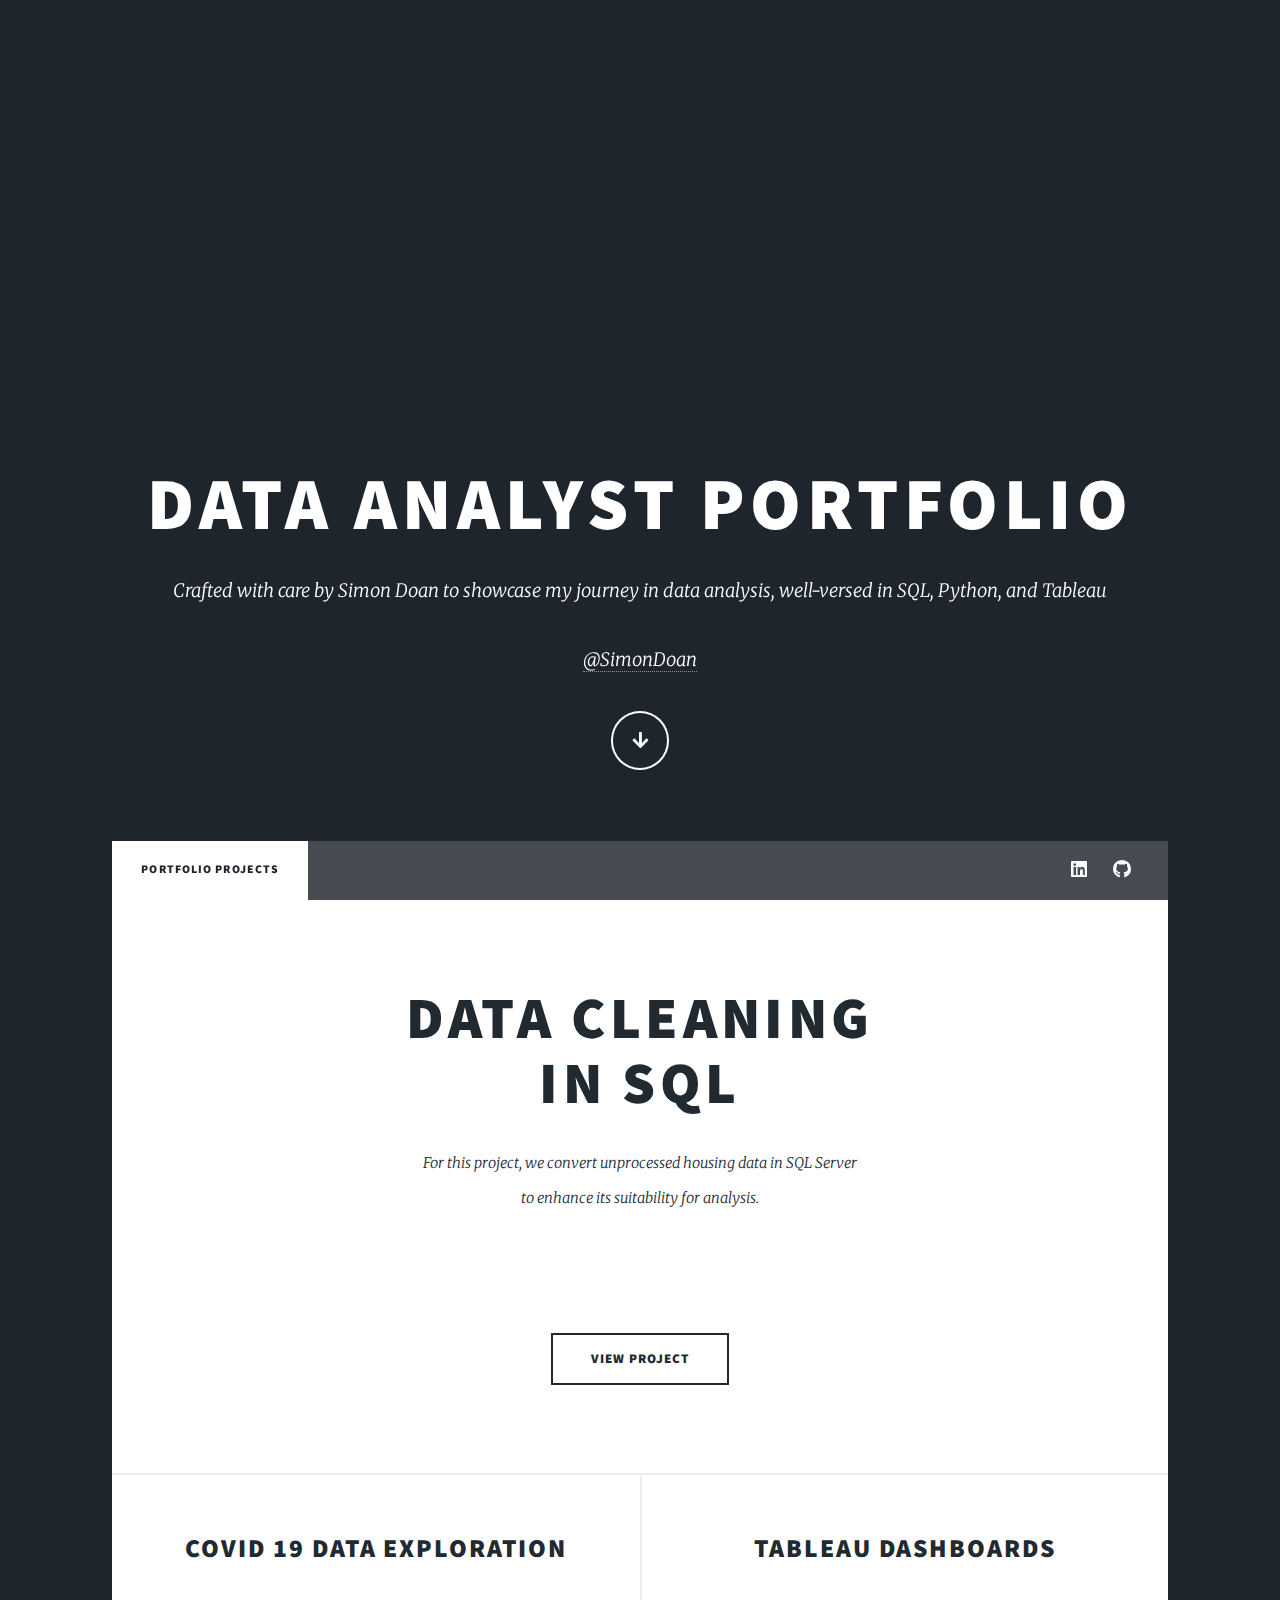
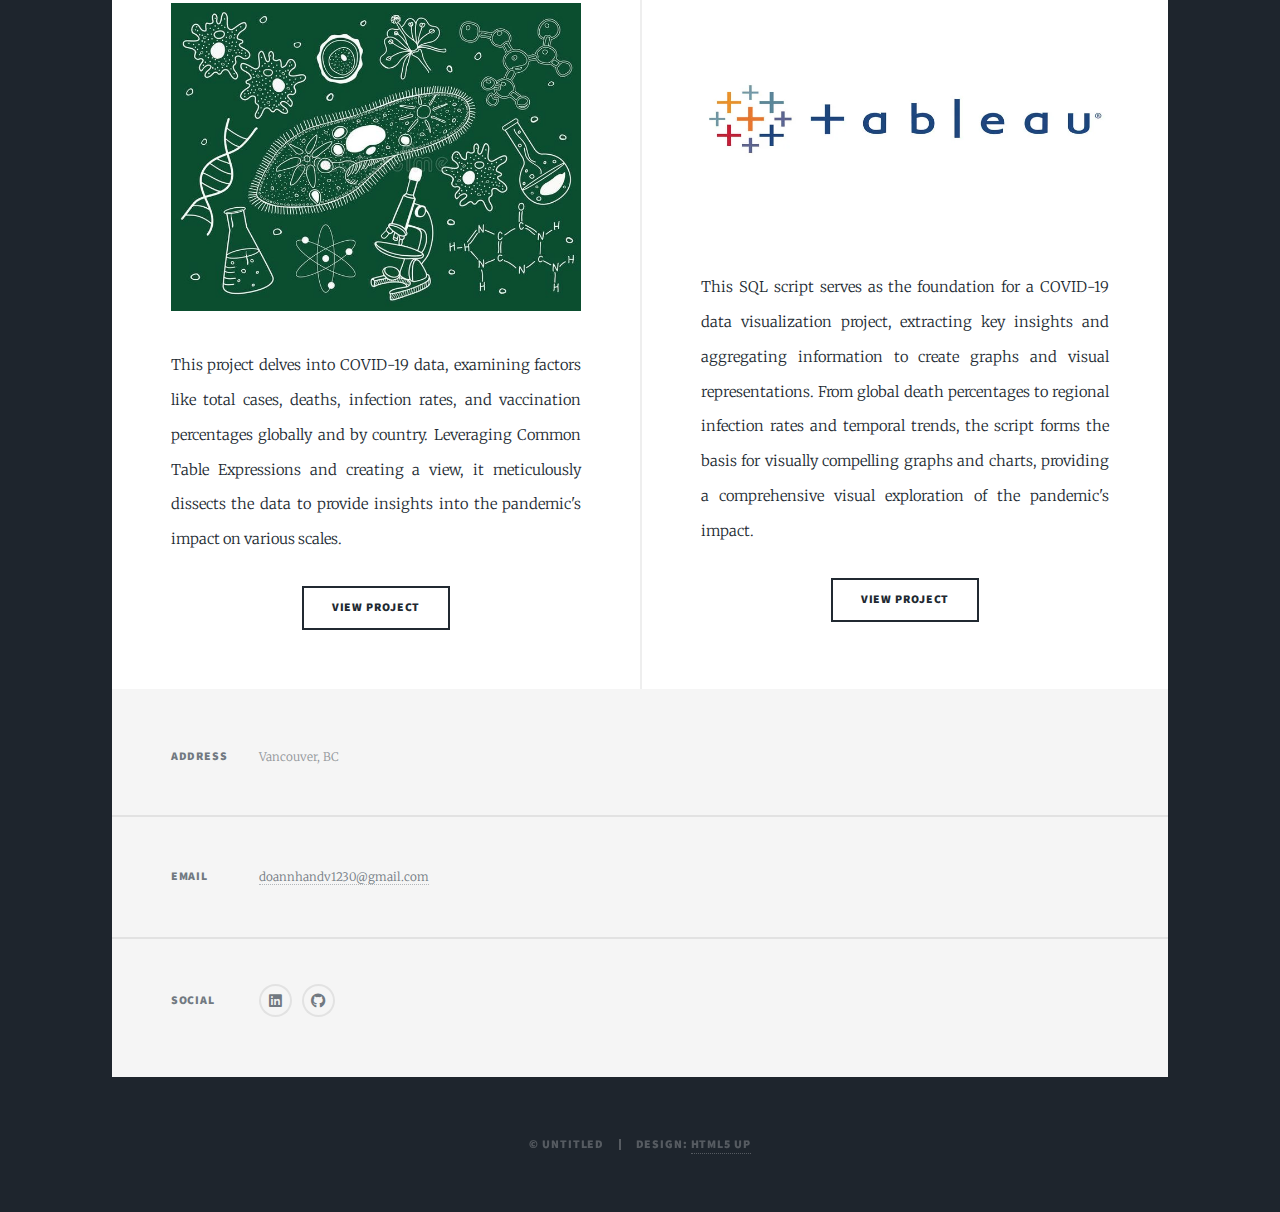
==== index.html @ d00dbb62 "Add files via upload" ====
<!DOCTYPE HTML>
<!--
	Massively by HTML5 UP
	html5up.net | @ajlkn
	Free for personal and commercial use under the CCA 3.0 license (html5up.net/license)
-->
<html>
	<head>
		<title>Simon's Portfolio</title>
		<meta charset="utf-8" />
		<meta name="viewport" content="width=device-width, initial-scale=1, user-scalable=no" />
		<link rel="stylesheet" href="assets/css/main.css" />
		<noscript><link rel="stylesheet" href="assets/css/noscript.css" /></noscript>
	</head>
	<body class="is-preload">

		<!-- Wrapper -->
			<div id="wrapper" class="fade-in">

				<!-- Intro -->
					<div id="intro">
						<h1>Data Analyst Portfolio<br />
						</h1>
						<p>Crafted with care by Simon Doan to showcase my journey in data analysis, well-versed in SQL, Python, and Tableau </p>
						<p><a href="https://www.linkedin.com/in/simon-doan-b8676a26a/">@SimonDoan</a> </p>
						<ul class="actions">
							<li><a href="#header" class="button icon solid solo fa-arrow-down scrolly">Continue</a></li>
						</ul>
					</div>

				<!-- Nav -->
					<nav id="nav">
						<ul class="links">
							<li class="active"><a href="index.html"> Portfolio Projects</a></li>
						</ul>
						<ul class="icons">
							<li><a href="https://www.linkedin.com/in/simon-doan-b8676a26a/" class="icon brands alt fa-linkedin" target="_blank"><span class="label">linkedin</span></a></li>
							<li><a href="https://github.com/sdoan17/PortfolioProjects" class="icon brands alt fa-github" target="_blank"><span class="label">GitHub</span></a></li>
						</ul>
					</nav>

				<!-- Main -->
					<div id="main">

						<!-- Featured Post -->
						<article class="post featured">
							<header class="major">
								<h2><a href="https://github.com/sdoan17/PortfolioProjects/blob/main/NashvilleHousing%20(Cleaning%20Data).sql" target="_blank">DATA CLEANING<br />
								IN SQL</a></h2>
								<p>For this project, we convert unprocessed housing data in SQL Server <br />
								 to enhance its suitability for analysis.<br />
							    </p>
							</header>
							<a href="https://github.com/sdoan17/PortfolioProjects/blob/main/NashvilleHousing%20(Cleaning%20Data).sql" class="image main"><img src="images/houses.jpg" alt="" /></a>
							<ul class="actions special">
								<li><a href="https://github.com/sdoan17/PortfolioProjects/blob/main/NashvilleHousing%20(Cleaning%20Data).sql" class="button large" target="_blank">View Project</a></li>
							</ul>
						</article>
						

						<!-- Posts -->
							<section class="posts">
								<article>
									<header>
										<h2><a href="https://github.com/sdoan17/PortfolioProjects/blob/main/Covid%20Exploration.sql" target="_blank">COVID 19 DATA EXPLORATION<br /></a></h2>
									</header>
									<a href="https://github.com/sdoan17/PortfolioProjects/blob/main/Covid%20Exploration.sql" class="image fit"><img src="images/covid.JPG" alt="" /></a>
									<p>This project delves into COVID-19 data, examining factors like total cases, deaths, infection rates, and vaccination percentages globally and by country. Leveraging Common Table Expressions and creating a view, it meticulously dissects the data to provide insights into the pandemic's impact on various scales.</p>
									<ul class="actions special">
										<li><a href="https://github.com/sdoan17/PortfolioProjects/blob/main/Covid%20Exploration.sql" class="button" target="_blank">View Project</a></li>
									</ul>
								</article>
								<article>
									<header>
										<h2><a href="https://public.tableau.com/app/profile/simon.doan/viz/PortfolioProject_16971719845730/Dashboard1" target="_blank">TABLEAU DASHBOARDS<br /></a></h2>
									</header>
									<a href="https://public.tableau.com/app/profile/simon.doan/viz/PortfolioProject_16971719845730/Dashboard1" class="image fit"><img src="images/tableau.jpg" alt="" /></a>
									<p>This SQL script serves as the foundation for a COVID-19 data visualization project, extracting key insights and aggregating information to create graphs and visual representations. From global death percentages to regional infection rates and temporal trends, the script forms the basis for visually compelling graphs and charts, providing a comprehensive visual exploration of the pandemic's impact.</p>
									<ul class="actions special">
										<li><a href="https://public.tableau.com/app/profile/simon.doan/viz/PortfolioProject_16971719845730/Dashboard1" class="button" target="_blank">View Project</a></li>
									</ul>
								</article>
							</section>
					</div>

				<!-- Footer -->
					<footer id="footer">
						<section class="split contact">
							<section class="alt">
								<h3>Address</h3>
								<p>Vancouver, BC<br />
								</p>
							</section>
							<section>
								<h3>Email</h3>
								<p><a>doannhandv1230@gmail.com</a></p>
							</section>
							<section>
								<h3>Social</h3>
								<ul class="icons alt">
									<li><a href="https://www.linkedin.com/in/simon-doan-b8676a26a/" class="icon brands alt fa-linkedin" target="_blank"><span class="label">linkedin</span></a></li>
									<li><a href="https://github.com/sdoan17/PortfolioProjects" class="icon brands alt fa-github" target="_blank"><span class="label">GitHub</span></a></li>
								</ul>
							</section>
						</section>
					</footer>

				<!-- Copyright -->
					<div id="copyright">
						<ul><li>&copy; Untitled</li><li>Design: <a href="https://html5up.net">HTML5 UP</a></li></ul>
					</div>

			</div>

		<!-- Scripts -->
			<script src="assets/js/jquery.min.js"></script>
			<script src="assets/js/jquery.scrollex.min.js"></script>
			<script src="assets/js/jquery.scrolly.min.js"></script>
			<script src="assets/js/browser.min.js"></script>
			<script src="assets/js/breakpoints.min.js"></script>
			<script src="assets/js/util.js"></script>
			<script src="assets/js/main.js"></script>

	</body>
</html>
---- assets/css/main.css ----
@import url(fontawesome-all.min.css);
@import url("https://fonts.googleapis.com/css?family=Merriweather:300,700,300italic,700italic|Source+Sans+Pro:900");

/*
	Massively by HTML5 UP
	html5up.net | @ajlkn
	Free for personal and commercial use under the CCA 3.0 license (html5up.net/license)
*/

html, body, div, span, applet, object,
iframe, h1, h2, h3, h4, h5, h6, p, blockquote,
pre, a, abbr, acronym, address, big, cite,
code, del, dfn, em, img, ins, kbd, q, s, samp,
small, strike, strong, sub, sup, tt, var, b,
u, i, center, dl, dt, dd, ol, ul, li, fieldset,
form, label, legend, table, caption, tbody,
tfoot, thead, tr, th, td, article, aside,
canvas, details, embed, figure, figcaption,
footer, header, hgroup, menu, nav, output, ruby,
section, summary, time, mark, audio, video {
	margin: 0;
	padding: 0;
	border: 0;
	font-size: 100%;
	font: inherit;
	vertical-align: baseline;}

article, aside, details, figcaption, figure,
footer, header, hgroup, menu, nav, section {
	display: block;}

body {
	line-height: 1;
}

ol, ul {
	list-style: none;
}

blockquote, q {
	quotes: none;
}

	blockquote:before, blockquote:after, q:before, q:after {
		content: '';
		content: none;
	}

table {
	border-collapse: collapse;
	border-spacing: 0;
}

body {
	-webkit-text-size-adjust: none;
}

mark {
	background-color: transparent;
	color: inherit;
}

input::-moz-focus-inner {
	border: 0;
	padding: 0;
}

input, select, textarea {
	-moz-appearance: none;
	-webkit-appearance: none;
	-ms-appearance: none;
	appearance: none;
}

/* Basic */

	@-ms-viewport {
		width: device-width;
	}

	body {
		-ms-overflow-style: scrollbar;
	}

	@media screen and (max-width: 480px) {

		html, body {
			min-width: 320px;
		}

	}

	html {
		box-sizing: border-box;
	}

	*, *:before, *:after {
		box-sizing: inherit;
	}

	body {
		background-color: #1e252d;
	}

		body.is-preload *, body.is-preload *:before, body.is-preload *:after {
			-moz-animation: none !important;
			-webkit-animation: none !important;
			-ms-animation: none !important;
			animation: none !important;
			-moz-transition: none !important;
			-webkit-transition: none !important;
			-ms-transition: none !important;
			transition: none !important;
		}

/* Type */

	html {
		font-size: 16pt;
	}

		@media screen and (max-width: 1680px) {

			html {
				font-size: 12pt;
			}

		}

		@media screen and (max-width: 1280px) {

			html {
				font-size: 11pt;
			}

		}

		@media screen and (max-width: 360px) {

			html {
				font-size: 10pt;
			}

		}

	body {
		color: #212931;
	}

	body, input, select, textarea {
		font-family: "Merriweather", Georgia, serif;
		font-weight: 300;
		font-size: 1rem;
		line-height: 2.375;
	}

	a {
		-moz-transition: color 0.2s ease-in-out, background-color 0.2s ease-in-out, border-color 0.2s ease-in-out, box-shadow 0.2s ease-in-out;
		-webkit-transition: color 0.2s ease-in-out, background-color 0.2s ease-in-out, border-color 0.2s ease-in-out, box-shadow 0.2s ease-in-out;
		-ms-transition: color 0.2s ease-in-out, background-color 0.2s ease-in-out, border-color 0.2s ease-in-out, box-shadow 0.2s ease-in-out;
		transition: color 0.2s ease-in-out, background-color 0.2s ease-in-out, border-color 0.2s ease-in-out, box-shadow 0.2s ease-in-out;
		border-bottom: dotted 1px;
		text-decoration: none;
	}

		a:hover {
			border-bottom-color: transparent;
		}

	strong, b {
		font-weight: 600;
	}

	em, i {
		font-style: italic;
	}

	p {
		text-align: justify;
		margin: 0 0 2rem 0;
	}

	h1, h2, h3, h4, h5, h6 {
		font-family: "Source Sans Pro", Helvetica, sans-serif;
		font-weight: 900;
		line-height: 1.5;
		letter-spacing: 0.075em;
		text-transform: uppercase;
		margin: 0 0 1rem 0;
	}

		h1 a, h2 a, h3 a, h4 a, h5 a, h6 a {
			border-bottom: 0;
			color: inherit;
			text-decoration: none;
		}

	h1 {
		font-size: 4rem;
		line-height: 1.1;
		margin: 0 0 2rem 0;
	}

	h2 {
		font-size: 1.75rem;
		line-height: 1.3;
		margin: 0 0 1.5rem 0;
	}

	h3 {
		font-size: 1.25rem;
		margin: 0 0 1.5rem 0;
	}

	h4 {
		font-size: 1rem;
	}

	h5 {
		font-size: 0.9rem;
	}

	h6 {
		font-size: 0.8rem;
	}

	sub {
		font-size: 0.8rem;
		position: relative;
		top: 0.5rem;
	}

	sup {
		font-size: 0.8rem;
		position: relative;
		top: -0.5rem;
	}

	blockquote {
		border-left: solid 4px;
		font-style: italic;
		margin: 0 0 2rem 0;
		padding: 0.5rem 0 0.5rem 2rem;
	}

	code {
		border: solid 2px;
		font-family: "Courier New", monospace;
		font-size: 0.9rem;
		margin: 0 0.25rem;
		padding: 0.25rem 0.65rem;
	}

	pre {
		-webkit-overflow-scrolling: touch;
		font-family: "Courier New", monospace;
		font-size: 0.9rem;
		margin: 0 0 2rem 0;
	}

		pre code {
			display: block;
			line-height: 1.75;
			padding: 1rem 1.5rem;
			overflow-x: auto;
		}

	hr {
		border: 0;
		border-bottom: solid 2px;
		margin: 3rem 0;
	}

		hr.major {
			margin: 5rem 0;
		}

	.align-left {
		text-align: left;
	}

	.align-center {
		text-align: center;
	}

	.align-right {
		text-align: right;
	}

	input, select, textarea {
		color: #212931;
	}

	a {
		color: #212931;
		border-bottom-color: rgba(33, 41, 49, 0.5);
	}

		a:hover {
			border-bottom-color: transparent;
			color: #18bfef !important;
		}

	strong, b {
		color: #212931;
	}

	h1, h2, h3, h4, h5, h6 {
		color: #212931;
	}

	blockquote {
		border-left-color: #eeeeee;
	}

	code {
		background: rgba(220, 220, 220, 0.25);
		border-color: #eeeeee;
	}

	hr {
		border-bottom-color: #eeeeee;
	}

/* Row */

	.row {
		display: flex;
		flex-wrap: wrap;
		box-sizing: border-box;
		align-items: stretch;
	}

		.row > * {
			box-sizing: border-box;
		}

		.row.gtr-uniform > * > :last-child {
			margin-bottom: 0;
		}

		.row.aln-left {
			justify-content: flex-start;
		}

		.row.aln-center {
			justify-content: center;
		}

		.row.aln-right {
			justify-content: flex-end;
		}

		.row.aln-top {
			align-items: flex-start;
		}

		.row.aln-middle {
			align-items: center;
		}

		.row.aln-bottom {
			align-items: flex-end;
		}

		.row > .imp {
			order: -1;
		}

		.row > .col-1 {
			width: 8.33333%;
		}

		.row > .off-1 {
			margin-left: 8.33333%;
		}

		.row > .col-2 {
			width: 16.66667%;
		}

		.row > .off-2 {
			margin-left: 16.66667%;
		}

		.row > .col-3 {
			width: 25%;
		}

		.row > .off-3 {
			margin-left: 25%;
		}

		.row > .col-4 {
			width: 33.33333%;
		}

		.row > .off-4 {
			margin-left: 33.33333%;
		}

		.row > .col-5 {
			width: 41.66667%;
		}

		.row > .off-5 {
			margin-left: 41.66667%;
		}

		.row > .col-6 {
			width: 50%;
		}

		.row > .off-6 {
			margin-left: 50%;
		}

		.row > .col-7 {
			width: 58.33333%;
		}

		.row > .off-7 {
			margin-left: 58.33333%;
		}

		.row > .col-8 {
			width: 66.66667%;
		}

		.row > .off-8 {
			margin-left: 66.66667%;
		}

		.row > .col-9 {
			width: 75%;
		}

		.row > .off-9 {
			margin-left: 75%;
		}

		.row > .col-10 {
			width: 83.33333%;
		}

		.row > .off-10 {
			margin-left: 83.33333%;
		}

		.row > .col-11 {
			width: 91.66667%;
		}

		.row > .off-11 {
			margin-left: 91.66667%;
		}

		.row > .col-12 {
			width: 100%;
		}

		.row > .off-12 {
			margin-left: 100%;
		}

		.row.gtr-0 {
			margin-top: 0;
			margin-left: 0rem;
		}

			.row.gtr-0 > * {
				padding: 0 0 0 0rem;
			}

			.row.gtr-0.gtr-uniform {
				margin-top: 0rem;
			}

				.row.gtr-0.gtr-uniform > * {
					padding-top: 0rem;
				}

		.row.gtr-25 {
			margin-top: 0;
			margin-left: -0.375rem;
		}

			.row.gtr-25 > * {
				padding: 0 0 0 0.375rem;
			}

			.row.gtr-25.gtr-uniform {
				margin-top: -0.375rem;
			}

				.row.gtr-25.gtr-uniform > * {
					padding-top: 0.375rem;
				}

		.row.gtr-50 {
			margin-top: 0;
			margin-left: -0.75rem;
		}

			.row.gtr-50 > * {
				padding: 0 0 0 0.75rem;
			}

			.row.gtr-50.gtr-uniform {
				margin-top: -0.75rem;
			}

				.row.gtr-50.gtr-uniform > * {
					padding-top: 0.75rem;
				}

		.row {
			margin-top: 0;
			margin-left: -1.5rem;
		}

			.row > * {
				padding: 0 0 0 1.5rem;
			}

			.row.gtr-uniform {
				margin-top: -1.5rem;
			}

				.row.gtr-uniform > * {
					padding-top: 1.5rem;
				}

		.row.gtr-150 {
			margin-top: 0;
			margin-left: -2.25rem;
		}

			.row.gtr-150 > * {
				padding: 0 0 0 2.25rem;
			}

			.row.gtr-150.gtr-uniform {
				margin-top: -2.25rem;
			}

				.row.gtr-150.gtr-uniform > * {
					padding-top: 2.25rem;
				}

		.row.gtr-200 {
			margin-top: 0;
			margin-left: -3rem;
		}

			.row.gtr-200 > * {
				padding: 0 0 0 3rem;
			}

			.row.gtr-200.gtr-uniform {
				margin-top: -3rem;
			}

				.row.gtr-200.gtr-uniform > * {
					padding-top: 3rem;
				}

		@media screen and (max-width: 1680px) {

			.row {
				display: flex;
				flex-wrap: wrap;
				box-sizing: border-box;
				align-items: stretch;
			}

				.row > * {
					box-sizing: border-box;
				}

				.row.gtr-uniform > * > :last-child {
					margin-bottom: 0;
				}

				.row.aln-left {
					justify-content: flex-start;
				}

				.row.aln-center {
					justify-content: center;
				}

				.row.aln-right {
					justify-content: flex-end;
				}

				.row.aln-top {
					align-items: flex-start;
				}

				.row.aln-middle {
					align-items: center;
				}

				.row.aln-bottom {
					align-items: flex-end;
				}

				.row > .imp-xlarge {
					order: -1;
				}

				.row > .col-1-xlarge {
					width: 8.33333%;
				}

				.row > .off-1-xlarge {
					margin-left: 8.33333%;
				}

				.row > .col-2-xlarge {
					width: 16.66667%;
				}

				.row > .off-2-xlarge {
					margin-left: 16.66667%;
				}

				.row > .col-3-xlarge {
					width: 25%;
				}

				.row > .off-3-xlarge {
					margin-left: 25%;
				}

				.row > .col-4-xlarge {
					width: 33.33333%;
				}

				.row > .off-4-xlarge {
					margin-left: 33.33333%;
				}

				.row > .col-5-xlarge {
					width: 41.66667%;
				}

				.row > .off-5-xlarge {
					margin-left: 41.66667%;
				}

				.row > .col-6-xlarge {
					width: 50%;
				}

				.row > .off-6-xlarge {
					margin-left: 50%;
				}

				.row > .col-7-xlarge {
					width: 58.33333%;
				}

				.row > .off-7-xlarge {
					margin-left: 58.33333%;
				}

				.row > .col-8-xlarge {
					width: 66.66667%;
				}

				.row > .off-8-xlarge {
					margin-left: 66.66667%;
				}

				.row > .col-9-xlarge {
					width: 75%;
				}

				.row > .off-9-xlarge {
					margin-left: 75%;
				}

				.row > .col-10-xlarge {
					width: 83.33333%;
				}

				.row > .off-10-xlarge {
					margin-left: 83.33333%;
				}

				.row > .col-11-xlarge {
					width: 91.66667%;
				}

				.row > .off-11-xlarge {
					margin-left: 91.66667%;
				}

				.row > .col-12-xlarge {
					width: 100%;
				}

				.row > .off-12-xlarge {
					margin-left: 100%;
				}

				.row.gtr-0 {
					margin-top: 0;
					margin-left: 0rem;
				}

					.row.gtr-0 > * {
						padding: 0 0 0 0rem;
					}

					.row.gtr-0.gtr-uniform {
						margin-top: 0rem;
					}

						.row.gtr-0.gtr-uniform > * {
							padding-top: 0rem;
						}

				.row.gtr-25 {
					margin-top: 0;
					margin-left: -0.375rem;
				}

					.row.gtr-25 > * {
						padding: 0 0 0 0.375rem;
					}

					.row.gtr-25.gtr-uniform {
						margin-top: -0.375rem;
					}

						.row.gtr-25.gtr-uniform > * {
							padding-top: 0.375rem;
						}

				.row.gtr-50 {
					margin-top: 0;
					margin-left: -0.75rem;
				}

					.row.gtr-50 > * {
						padding: 0 0 0 0.75rem;
					}

					.row.gtr-50.gtr-uniform {
						margin-top: -0.75rem;
					}

						.row.gtr-50.gtr-uniform > * {
							padding-top: 0.75rem;
						}

				.row {
					margin-top: 0;
					margin-left: -1.5rem;
				}

					.row > * {
						padding: 0 0 0 1.5rem;
					}

					.row.gtr-uniform {
						margin-top: -1.5rem;
					}

						.row.gtr-uniform > * {
							padding-top: 1.5rem;
						}

				.row.gtr-150 {
					margin-top: 0;
					margin-left: -2.25rem;
				}

					.row.gtr-150 > * {
						padding: 0 0 0 2.25rem;
					}

					.row.gtr-150.gtr-uniform {
						margin-top: -2.25rem;
					}

						.row.gtr-150.gtr-uniform > * {
							padding-top: 2.25rem;
						}

				.row.gtr-200 {
					margin-top: 0;
					margin-left: -3rem;
				}

					.row.gtr-200 > * {
						padding: 0 0 0 3rem;
					}

					.row.gtr-200.gtr-uniform {
						margin-top: -3rem;
					}

						.row.gtr-200.gtr-uniform > * {
							padding-top: 3rem;
						}

		}

		@media screen and (max-width: 1280px) {

			.row {
				display: flex;
				flex-wrap: wrap;
				box-sizing: border-box;
				align-items: stretch;
			}

				.row > * {
					box-sizing: border-box;
				}

				.row.gtr-uniform > * > :last-child {
					margin-bottom: 0;
				}

				.row.aln-left {
					justify-content: flex-start;
				}

				.row.aln-center {
					justify-content: center;
				}

				.row.aln-right {
					justify-content: flex-end;
				}

				.row.aln-top {
					align-items: flex-start;
				}

				.row.aln-middle {
					align-items: center;
				}

				.row.aln-bottom {
					align-items: flex-end;
				}

				.row > .imp-large {
					order: -1;
				}

				.row > .col-1-large {
					width: 8.33333%;
				}

				.row > .off-1-large {
					margin-left: 8.33333%;
				}

				.row > .col-2-large {
					width: 16.66667%;
				}

				.row > .off-2-large {
					margin-left: 16.66667%;
				}

				.row > .col-3-large {
					width: 25%;
				}

				.row > .off-3-large {
					margin-left: 25%;
				}

				.row > .col-4-large {
					width: 33.33333%;
				}

				.row > .off-4-large {
					margin-left: 33.33333%;
				}

				.row > .col-5-large {
					width: 41.66667%;
				}

				.row > .off-5-large {
					margin-left: 41.66667%;
				}

				.row > .col-6-large {
					width: 50%;
				}

				.row > .off-6-large {
					margin-left: 50%;
				}

				.row > .col-7-large {
					width: 58.33333%;
				}

				.row > .off-7-large {
					margin-left: 58.33333%;
				}

				.row > .col-8-large {
					width: 66.66667%;
				}

				.row > .off-8-large {
					margin-left: 66.66667%;
				}

				.row > .col-9-large {
					width: 75%;
				}

				.row > .off-9-large {
					margin-left: 75%;
				}

				.row > .col-10-large {
					width: 83.33333%;
				}

				.row > .off-10-large {
					margin-left: 83.33333%;
				}

				.row > .col-11-large {
					width: 91.66667%;
				}

				.row > .off-11-large {
					margin-left: 91.66667%;
				}

				.row > .col-12-large {
					width: 100%;
				}

				.row > .off-12-large {
					margin-left: 100%;
				}

				.row.gtr-0 {
					margin-top: 0;
					margin-left: 0rem;
				}

					.row.gtr-0 > * {
						padding: 0 0 0 0rem;
					}

					.row.gtr-0.gtr-uniform {
						margin-top: 0rem;
					}

						.row.gtr-0.gtr-uniform > * {
							padding-top: 0rem;
						}

				.row.gtr-25 {
					margin-top: 0;
					margin-left: -0.375rem;
				}

					.row.gtr-25 > * {
						padding: 0 0 0 0.375rem;
					}

					.row.gtr-25.gtr-uniform {
						margin-top: -0.375rem;
					}

						.row.gtr-25.gtr-uniform > * {
							padding-top: 0.375rem;
						}

				.row.gtr-50 {
					margin-top: 0;
					margin-left: -0.75rem;
				}

					.row.gtr-50 > * {
						padding: 0 0 0 0.75rem;
					}

					.row.gtr-50.gtr-uniform {
						margin-top: -0.75rem;
					}

						.row.gtr-50.gtr-uniform > * {
							padding-top: 0.75rem;
						}

				.row {
					margin-top: 0;
					margin-left: -1.5rem;
				}

					.row > * {
						padding: 0 0 0 1.5rem;
					}

					.row.gtr-uniform {
						margin-top: -1.5rem;
					}

						.row.gtr-uniform > * {
							padding-top: 1.5rem;
						}

				.row.gtr-150 {
					margin-top: 0;
					margin-left: -2.25rem;
				}

					.row.gtr-150 > * {
						padding: 0 0 0 2.25rem;
					}

					.row.gtr-150.gtr-uniform {
						margin-top: -2.25rem;
					}

						.row.gtr-150.gtr-uniform > * {
							padding-top: 2.25rem;
						}

				.row.gtr-200 {
					margin-top: 0;
					margin-left: -3rem;
				}

					.row.gtr-200 > * {
						padding: 0 0 0 3rem;
					}

					.row.gtr-200.gtr-uniform {
						margin-top: -3rem;
					}

						.row.gtr-200.gtr-uniform > * {
							padding-top: 3rem;
						}

		}

		@media screen and (max-width: 980px) {

			.row {
				display: flex;
				flex-wrap: wrap;
				box-sizing: border-box;
				align-items: stretch;
			}

				.row > * {
					box-sizing: border-box;
				}

				.row.gtr-uniform > * > :last-child {
					margin-bottom: 0;
				}

				.row.aln-left {
					justify-content: flex-start;
				}

				.row.aln-center {
					justify-content: center;
				}

				.row.aln-right {
					justify-content: flex-end;
				}

				.row.aln-top {
					align-items: flex-start;
				}

				.row.aln-middle {
					align-items: center;
				}

				.row.aln-bottom {
					align-items: flex-end;
				}

				.row > .imp-medium {
					order: -1;
				}

				.row > .col-1-medium {
					width: 8.33333%;
				}

				.row > .off-1-medium {
					margin-left: 8.33333%;
				}

				.row > .col-2-medium {
					width: 16.66667%;
				}

				.row > .off-2-medium {
					margin-left: 16.66667%;
				}

				.row > .col-3-medium {
					width: 25%;
				}

				.row > .off-3-medium {
					margin-left: 25%;
				}

				.row > .col-4-medium {
					width: 33.33333%;
				}

				.row > .off-4-medium {
					margin-left: 33.33333%;
				}

				.row > .col-5-medium {
					width: 41.66667%;
				}

				.row > .off-5-medium {
					margin-left: 41.66667%;
				}

				.row > .col-6-medium {
					width: 50%;
				}

				.row > .off-6-medium {
					margin-left: 50%;
				}

				.row > .col-7-medium {
					width: 58.33333%;
				}

				.row > .off-7-medium {
					margin-left: 58.33333%;
				}

				.row > .col-8-medium {
					width: 66.66667%;
				}

				.row > .off-8-medium {
					margin-left: 66.66667%;
				}

				.row > .col-9-medium {
					width: 75%;
				}

				.row > .off-9-medium {
					margin-left: 75%;
				}

				.row > .col-10-medium {
					width: 83.33333%;
				}

				.row > .off-10-medium {
					margin-left: 83.33333%;
				}

				.row > .col-11-medium {
					width: 91.66667%;
				}

				.row > .off-11-medium {
					margin-left: 91.66667%;
				}

				.row > .col-12-medium {
					width: 100%;
				}

				.row > .off-12-medium {
					margin-left: 100%;
				}

				.row.gtr-0 {
					margin-top: 0;
					margin-left: 0rem;
				}

					.row.gtr-0 > * {
						padding: 0 0 0 0rem;
					}

					.row.gtr-0.gtr-uniform {
						margin-top: 0rem;
					}

						.row.gtr-0.gtr-uniform > * {
							padding-top: 0rem;
						}

				.row.gtr-25 {
					margin-top: 0;
					margin-left: -0.375rem;
				}

					.row.gtr-25 > * {
						padding: 0 0 0 0.375rem;
					}

					.row.gtr-25.gtr-uniform {
						margin-top: -0.375rem;
					}

						.row.gtr-25.gtr-uniform > * {
							padding-top: 0.375rem;
						}

				.row.gtr-50 {
					margin-top: 0;
					margin-left: -0.75rem;
				}

					.row.gtr-50 > * {
						padding: 0 0 0 0.75rem;
					}

					.row.gtr-50.gtr-uniform {
						margin-top: -0.75rem;
					}

						.row.gtr-50.gtr-uniform > * {
							padding-top: 0.75rem;
						}

				.row {
					margin-top: 0;
					margin-left: -1.5rem;
				}

					.row > * {
						padding: 0 0 0 1.5rem;
					}

					.row.gtr-uniform {
						margin-top: -1.5rem;
					}

						.row.gtr-uniform > * {
							padding-top: 1.5rem;
						}

				.row.gtr-150 {
					margin-top: 0;
					margin-left: -2.25rem;
				}

					.row.gtr-150 > * {
						padding: 0 0 0 2.25rem;
					}

					.row.gtr-150.gtr-uniform {
						margin-top: -2.25rem;
					}

						.row.gtr-150.gtr-uniform > * {
							padding-top: 2.25rem;
						}

				.row.gtr-200 {
					margin-top: 0;
					margin-left: -3rem;
				}

					.row.gtr-200 > * {
						padding: 0 0 0 3rem;
					}

					.row.gtr-200.gtr-uniform {
						margin-top: -3rem;
					}

						.row.gtr-200.gtr-uniform > * {
							padding-top: 3rem;
						}

		}

		@media screen and (max-width: 736px) {

			.row {
				display: flex;
				flex-wrap: wrap;
				box-sizing: border-box;
				align-items: stretch;
			}

				.row > * {
					box-sizing: border-box;
				}

				.row.gtr-uniform > * > :last-child {
					margin-bottom: 0;
				}

				.row.aln-left {
					justify-content: flex-start;
				}

				.row.aln-center {
					justify-content: center;
				}

				.row.aln-right {
					justify-content: flex-end;
				}

				.row.aln-top {
					align-items: flex-start;
				}

				.row.aln-middle {
					align-items: center;
				}

				.row.aln-bottom {
					align-items: flex-end;
				}

				.row > .imp-small {
					order: -1;
				}

				.row > .col-1-small {
					width: 8.33333%;
				}

				.row > .off-1-small {
					margin-left: 8.33333%;
				}

				.row > .col-2-small {
					width: 16.66667%;
				}

				.row > .off-2-small {
					margin-left: 16.66667%;
				}

				.row > .col-3-small {
					width: 25%;
				}

				.row > .off-3-small {
					margin-left: 25%;
				}

				.row > .col-4-small {
					width: 33.33333%;
				}

				.row > .off-4-small {
					margin-left: 33.33333%;
				}

				.row > .col-5-small {
					width: 41.66667%;
				}

				.row > .off-5-small {
					margin-left: 41.66667%;
				}

				.row > .col-6-small {
					width: 50%;
				}

				.row > .off-6-small {
					margin-left: 50%;
				}

				.row > .col-7-small {
					width: 58.33333%;
				}

				.row > .off-7-small {
					margin-left: 58.33333%;
				}

				.row > .col-8-small {
					width: 66.66667%;
				}

				.row > .off-8-small {
					margin-left: 66.66667%;
				}

				.row > .col-9-small {
					width: 75%;
				}

				.row > .off-9-small {
					margin-left: 75%;
				}

				.row > .col-10-small {
					width: 83.33333%;
				}

				.row > .off-10-small {
					margin-left: 83.33333%;
				}

				.row > .col-11-small {
					width: 91.66667%;
				}

				.row > .off-11-small {
					margin-left: 91.66667%;
				}

				.row > .col-12-small {
					width: 100%;
				}

				.row > .off-12-small {
					margin-left: 100%;
				}

				.row.gtr-0 {
					margin-top: 0;
					margin-left: 0rem;
				}

					.row.gtr-0 > * {
						padding: 0 0 0 0rem;
					}

					.row.gtr-0.gtr-uniform {
						margin-top: 0rem;
					}

						.row.gtr-0.gtr-uniform > * {
							padding-top: 0rem;
						}

				.row.gtr-25 {
					margin-top: 0;
					margin-left: -0.375rem;
				}

					.row.gtr-25 > * {
						padding: 0 0 0 0.375rem;
					}

					.row.gtr-25.gtr-uniform {
						margin-top: -0.375rem;
					}

						.row.gtr-25.gtr-uniform > * {
							padding-top: 0.375rem;
						}

				.row.gtr-50 {
					margin-top: 0;
					margin-left: -0.75rem;
				}

					.row.gtr-50 > * {
						padding: 0 0 0 0.75rem;
					}

					.row.gtr-50.gtr-uniform {
						margin-top: -0.75rem;
					}

						.row.gtr-50.gtr-uniform > * {
							padding-top: 0.75rem;
						}

				.row {
					margin-top: 0;
					margin-left: -1.5rem;
				}

					.row > * {
						padding: 0 0 0 1.5rem;
					}

					.row.gtr-uniform {
						margin-top: -1.5rem;
					}

						.row.gtr-uniform > * {
							padding-top: 1.5rem;
						}

				.row.gtr-150 {
					margin-top: 0;
					margin-left: -2.25rem;
				}

					.row.gtr-150 > * {
						padding: 0 0 0 2.25rem;
					}

					.row.gtr-150.gtr-uniform {
						margin-top: -2.25rem;
					}

						.row.gtr-150.gtr-uniform > * {
							padding-top: 2.25rem;
						}

				.row.gtr-200 {
					margin-top: 0;
					margin-left: -3rem;
				}

					.row.gtr-200 > * {
						padding: 0 0 0 3rem;
					}

					.row.gtr-200.gtr-uniform {
						margin-top: -3rem;
					}

						.row.gtr-200.gtr-uniform > * {
							padding-top: 3rem;
						}

		}

		@media screen and (max-width: 480px) {

			.row {
				display: flex;
				flex-wrap: wrap;
				box-sizing: border-box;
				align-items: stretch;
			}

				.row > * {
					box-sizing: border-box;
				}

				.row.gtr-uniform > * > :last-child {
					margin-bottom: 0;
				}

				.row.aln-left {
					justify-content: flex-start;
				}

				.row.aln-center {
					justify-content: center;
				}

				.row.aln-right {
					justify-content: flex-end;
				}

				.row.aln-top {
					align-items: flex-start;
				}

				.row.aln-middle {
					align-items: center;
				}

				.row.aln-bottom {
					align-items: flex-end;
				}

				.row > .imp-xsmall {
					order: -1;
				}

				.row > .col-1-xsmall {
					width: 8.33333%;
				}

				.row > .off-1-xsmall {
					margin-left: 8.33333%;
				}

				.row > .col-2-xsmall {
					width: 16.66667%;
				}

				.row > .off-2-xsmall {
					margin-left: 16.66667%;
				}

				.row > .col-3-xsmall {
					width: 25%;
				}

				.row > .off-3-xsmall {
					margin-left: 25%;
				}

				.row > .col-4-xsmall {
					width: 33.33333%;
				}

				.row > .off-4-xsmall {
					margin-left: 33.33333%;
				}

				.row > .col-5-xsmall {
					width: 41.66667%;
				}

				.row > .off-5-xsmall {
					margin-left: 41.66667%;
				}

				.row > .col-6-xsmall {
					width: 50%;
				}

				.row > .off-6-xsmall {
					margin-left: 50%;
				}

				.row > .col-7-xsmall {
					width: 58.33333%;
				}

				.row > .off-7-xsmall {
					margin-left: 58.33333%;
				}

				.row > .col-8-xsmall {
					width: 66.66667%;
				}

				.row > .off-8-xsmall {
					margin-left: 66.66667%;
				}

				.row > .col-9-xsmall {
					width: 75%;
				}

				.row > .off-9-xsmall {
					margin-left: 75%;
				}

				.row > .col-10-xsmall {
					width: 83.33333%;
				}

				.row > .off-10-xsmall {
					margin-left: 83.33333%;
				}

				.row > .col-11-xsmall {
					width: 91.66667%;
				}

				.row > .off-11-xsmall {
					margin-left: 91.66667%;
				}

				.row > .col-12-xsmall {
					width: 100%;
				}

				.row > .off-12-xsmall {
					margin-left: 100%;
				}

				.row.gtr-0 {
					margin-top: 0;
					margin-left: 0rem;
				}

					.row.gtr-0 > * {
						padding: 0 0 0 0rem;
					}

					.row.gtr-0.gtr-uniform {
						margin-top: 0rem;
					}

						.row.gtr-0.gtr-uniform > * {
							padding-top: 0rem;
						}

				.row.gtr-25 {
					margin-top: 0;
					margin-left: -0.375rem;
				}

					.row.gtr-25 > * {
						padding: 0 0 0 0.375rem;
					}

					.row.gtr-25.gtr-uniform {
						margin-top: -0.375rem;
					}

						.row.gtr-25.gtr-uniform > * {
							padding-top: 0.375rem;
						}

				.row.gtr-50 {
					margin-top: 0;
					margin-left: -0.75rem;
				}

					.row.gtr-50 > * {
						padding: 0 0 0 0.75rem;
					}

					.row.gtr-50.gtr-uniform {
						margin-top: -0.75rem;
					}

						.row.gtr-50.gtr-uniform > * {
							padding-top: 0.75rem;
						}

				.row {
					margin-top: 0;
					margin-left: -1.5rem;
				}

					.row > * {
						padding: 0 0 0 1.5rem;
					}

					.row.gtr-uniform {
						margin-top: -1.5rem;
					}

						.row.gtr-uniform > * {
							padding-top: 1.5rem;
						}

				.row.gtr-150 {
					margin-top: 0;
					margin-left: -2.25rem;
				}

					.row.gtr-150 > * {
						padding: 0 0 0 2.25rem;
					}

					.row.gtr-150.gtr-uniform {
						margin-top: -2.25rem;
					}

						.row.gtr-150.gtr-uniform > * {
							padding-top: 2.25rem;
						}

				.row.gtr-200 {
					margin-top: 0;
					margin-left: -3rem;
				}

					.row.gtr-200 > * {
						padding: 0 0 0 3rem;
					}

					.row.gtr-200.gtr-uniform {
						margin-top: -3rem;
					}

						.row.gtr-200.gtr-uniform > * {
							padding-top: 3rem;
						}

		}

		@media screen and (max-width: 360px) {

			.row {
				display: flex;
				flex-wrap: wrap;
				box-sizing: border-box;
				align-items: stretch;
			}

				.row > * {
					box-sizing: border-box;
				}

				.row.gtr-uniform > * > :last-child {
					margin-bottom: 0;
				}

				.row.aln-left {
					justify-content: flex-start;
				}

				.row.aln-center {
					justify-content: center;
				}

				.row.aln-right {
					justify-content: flex-end;
				}

				.row.aln-top {
					align-items: flex-start;
				}

				.row.aln-middle {
					align-items: center;
				}

				.row.aln-bottom {
					align-items: flex-end;
				}

				.row > .imp-xxsmall {
					order: -1;
				}

				.row > .col-1-xxsmall {
					width: 8.33333%;
				}

				.row > .off-1-xxsmall {
					margin-left: 8.33333%;
				}

				.row > .col-2-xxsmall {
					width: 16.66667%;
				}

				.row > .off-2-xxsmall {
					margin-left: 16.66667%;
				}

				.row > .col-3-xxsmall {
					width: 25%;
				}

				.row > .off-3-xxsmall {
					margin-left: 25%;
				}

				.row > .col-4-xxsmall {
					width: 33.33333%;
				}

				.row > .off-4-xxsmall {
					margin-left: 33.33333%;
				}

				.row > .col-5-xxsmall {
					width: 41.66667%;
				}

				.row > .off-5-xxsmall {
					margin-left: 41.66667%;
				}

				.row > .col-6-xxsmall {
					width: 50%;
				}

				.row > .off-6-xxsmall {
					margin-left: 50%;
				}

				.row > .col-7-xxsmall {
					width: 58.33333%;
				}

				.row > .off-7-xxsmall {
					margin-left: 58.33333%;
				}

				.row > .col-8-xxsmall {
					width: 66.66667%;
				}

				.row > .off-8-xxsmall {
					margin-left: 66.66667%;
				}

				.row > .col-9-xxsmall {
					width: 75%;
				}

				.row > .off-9-xxsmall {
					margin-left: 75%;
				}

				.row > .col-10-xxsmall {
					width: 83.33333%;
				}

				.row > .off-10-xxsmall {
					margin-left: 83.33333%;
				}

				.row > .col-11-xxsmall {
					width: 91.66667%;
				}

				.row > .off-11-xxsmall {
					margin-left: 91.66667%;
				}

				.row > .col-12-xxsmall {
					width: 100%;
				}

				.row > .off-12-xxsmall {
					margin-left: 100%;
				}

				.row.gtr-0 {
					margin-top: 0;
					margin-left: 0rem;
				}

					.row.gtr-0 > * {
						padding: 0 0 0 0rem;
					}

					.row.gtr-0.gtr-uniform {
						margin-top: 0rem;
					}

						.row.gtr-0.gtr-uniform > * {
							padding-top: 0rem;
						}

				.row.gtr-25 {
					margin-top: 0;
					margin-left: -0.375rem;
				}

					.row.gtr-25 > * {
						padding: 0 0 0 0.375rem;
					}

					.row.gtr-25.gtr-uniform {
						margin-top: -0.375rem;
					}

						.row.gtr-25.gtr-uniform > * {
							padding-top: 0.375rem;
						}

				.row.gtr-50 {
					margin-top: 0;
					margin-left: -0.75rem;
				}

					.row.gtr-50 > * {
						padding: 0 0 0 0.75rem;
					}

					.row.gtr-50.gtr-uniform {
						margin-top: -0.75rem;
					}

						.row.gtr-50.gtr-uniform > * {
							padding-top: 0.75rem;
						}

				.row {
					margin-top: 0;
					margin-left: -1.5rem;
				}

					.row > * {
						padding: 0 0 0 1.5rem;
					}

					.row.gtr-uniform {
						margin-top: -1.5rem;
					}

						.row.gtr-uniform > * {
							padding-top: 1.5rem;
						}

				.row.gtr-150 {
					margin-top: 0;
					margin-left: -2.25rem;
				}

					.row.gtr-150 > * {
						padding: 0 0 0 2.25rem;
					}

					.row.gtr-150.gtr-uniform {
						margin-top: -2.25rem;
					}

						.row.gtr-150.gtr-uniform > * {
							padding-top: 2.25rem;
						}

				.row.gtr-200 {
					margin-top: 0;
					margin-left: -3rem;
				}

					.row.gtr-200 > * {
						padding: 0 0 0 3rem;
					}

					.row.gtr-200.gtr-uniform {
						margin-top: -3rem;
					}

						.row.gtr-200.gtr-uniform > * {
							padding-top: 3rem;
						}

		}

/* Box */

	.box {
		border: solid 2px;
		margin-bottom: 2rem;
		padding: 1.5rem;
	}

		.box > :last-child,
		.box > :last-child > :last-child,
		.box > :last-child > :last-child > :last-child {
			margin-bottom: 0;
		}

		.box.alt {
			border: 0;
			border-radius: 0;
			padding: 0;
		}

	.box {
		border-color: #eeeeee;
	}

/* Button */

	input[type="submit"],
	input[type="reset"],
	input[type="button"],
	button,
	.button {
		-moz-appearance: none;
		-webkit-appearance: none;
		-ms-appearance: none;
		appearance: none;
		-moz-transition: background-color 0.2s ease-in-out, box-shadow 0.2s ease-in-out, color 0.2s ease-in-out;
		-webkit-transition: background-color 0.2s ease-in-out, box-shadow 0.2s ease-in-out, color 0.2s ease-in-out;
		-ms-transition: background-color 0.2s ease-in-out, box-shadow 0.2s ease-in-out, color 0.2s ease-in-out;
		transition: background-color 0.2s ease-in-out, box-shadow 0.2s ease-in-out, color 0.2s ease-in-out;
		border: 0;
		border-radius: 0;
		cursor: pointer;
		display: inline-block;
		font-family: "Source Sans Pro", Helvetica, sans-serif;
		font-size: 0.8rem;
		font-weight: 900;
		letter-spacing: 0.075em;
		height: 3rem;
		line-height: 3rem;
		padding: 0 2rem;
		text-align: center;
		text-decoration: none;
		text-transform: uppercase;
		white-space: nowrap;
	}

		input[type="submit"].icon:before,
		input[type="reset"].icon:before,
		input[type="button"].icon:before,
		button.icon:before,
		.button.icon:before {
			margin-right: 0.5rem;
		}

		input[type="submit"].icon.solo,
		input[type="reset"].icon.solo,
		input[type="button"].icon.solo,
		button.icon.solo,
		.button.icon.solo {
			position: relative;
			width: 4rem;
			height: 4rem;
			line-height: 4rem;
			border-radius: 4rem;
			text-indent: 4rem;
			overflow: hidden;
			padding: 0;
			white-space: nowrap;
		}

			input[type="submit"].icon.solo:before,
			input[type="reset"].icon.solo:before,
			input[type="button"].icon.solo:before,
			button.icon.solo:before,
			.button.icon.solo:before {
				position: absolute;
				display: block;
				top: 0;
				left: 0;
				width: inherit;
				height: inherit;
				line-height: inherit;
				font-size: 1.25rem;
				margin-right: 0;
				text-align: center;
				text-indent: 0;
			}

		input[type="submit"].fit,
		input[type="reset"].fit,
		input[type="button"].fit,
		button.fit,
		.button.fit {
			width: 100%;
		}

		input[type="submit"].small,
		input[type="reset"].small,
		input[type="button"].small,
		button.small,
		.button.small {
			font-size: 0.7rem;
			height: 2.5rem;
			line-height: 2.5rem;
			padding: 0 1.5rem;
		}

		input[type="submit"].large,
		input[type="reset"].large,
		input[type="button"].large,
		button.large,
		.button.large {
			font-size: 0.9rem;
			height: 3.5rem;
			line-height: 3.5rem;
			padding: 0 2.75rem;
		}

		@media screen and (max-width: 980px) {

			input[type="submit"],
			input[type="reset"],
			input[type="button"],
			button,
			.button {
				font-size: 0.9rem;
				height: 3.25rem;
				line-height: 3.25rem;
			}

				input[type="submit"].large,
				input[type="reset"].large,
				input[type="button"].large,
				button.large,
				.button.large {
					font-size: 1rem;
					height: 3.75rem;
					line-height: 3.75rem;
				}

		}

		input[type="submit"].disabled, input[type="submit"]:disabled,
		input[type="reset"].disabled,
		input[type="reset"]:disabled,
		input[type="button"].disabled,
		input[type="button"]:disabled,
		button.disabled,
		button:disabled,
		.button.disabled,
		.button:disabled {
			pointer-events: none;
			opacity: 0.25;
		}

	input[type="submit"],
	input[type="reset"],
	input[type="button"],
	button,
	.button {
		background-color: transparent;
		box-shadow: inset 0 0 0 2px #212931;
		color: #212931 !important;
	}

		input[type="submit"]:hover,
		input[type="reset"]:hover,
		input[type="button"]:hover,
		button:hover,
		.button:hover {
			box-shadow: inset 0 0 0 2px #18bfef;
			color: #18bfef !important;
		}

		input[type="submit"].primary,
		input[type="reset"].primary,
		input[type="button"].primary,
		button.primary,
		.button.primary {
			background-color: #212931;
			box-shadow: none;
			color: #ffffff !important;
		}

			input[type="submit"].primary:hover,
			input[type="reset"].primary:hover,
			input[type="button"].primary:hover,
			button.primary:hover,
			.button.primary:hover {
				background-color: #18bfef;
			}

/* Form */

	form {
		margin: 0 0 2rem 0;
	}

		form > :last-child {
			margin-bottom: 0;
		}

		form > .fields {
			display: -moz-flex;
			display: -webkit-flex;
			display: -ms-flex;
			display: flex;
			-moz-flex-wrap: wrap;
			-webkit-flex-wrap: wrap;
			-ms-flex-wrap: wrap;
			flex-wrap: wrap;
			width: calc(100% + 3rem);
			margin: -1.5rem 0 2rem -1.5rem;
		}

			form > .fields > .field {
				-moz-flex-grow: 0;
				-webkit-flex-grow: 0;
				-ms-flex-grow: 0;
				flex-grow: 0;
				-moz-flex-shrink: 0;
				-webkit-flex-shrink: 0;
				-ms-flex-shrink: 0;
				flex-shrink: 0;
				padding: 1.5rem 0 0 1.5rem;
				width: calc(100% - 1.5rem);
			}

				form > .fields > .field.half {
					width: calc(50% - 0.75rem);
				}

				form > .fields > .field.third {
					width: calc(100%/3 - 0.5rem);
				}

				form > .fields > .field.quarter {
					width: calc(25% - 0.375rem);
				}

		@media screen and (max-width: 480px) {

			form > .fields {
				width: calc(100% + 3rem);
				margin: -1.5rem 0 2rem -1.5rem;
			}

				form > .fields > .field {
					padding: 1.5rem 0 0 1.5rem;
					width: calc(100% - 1.5rem);
				}

					form > .fields > .field.half {
						width: calc(100% - 1.5rem);
					}

					form > .fields > .field.third {
						width: calc(100% - 1.5rem);
					}

					form > .fields > .field.quarter {
						width: calc(100% - 1.5rem);
					}

		}

	label {
		display: block;
		font-family: "Source Sans Pro", Helvetica, sans-serif;
		font-weight: 900;
		line-height: 1.5;
		letter-spacing: 0.075em;
		font-size: 0.8rem;
		text-transform: uppercase;
		margin: 0 0 0.75rem 0;
	}

		@media screen and (max-width: 980px) {

			label {
				font-size: 0.9rem;
			}

		}

	input[type="text"],
	input[type="password"],
	input[type="email"],
	select,
	textarea {
		-moz-appearance: none;
		-webkit-appearance: none;
		-ms-appearance: none;
		appearance: none;
		background: transparent;
		border-radius: 0;
		border: solid 2px;
		color: inherit;
		display: block;
		outline: 0;
		padding: 0 1rem;
		text-decoration: none;
		width: 100%;
	}

		input[type="text"]:invalid,
		input[type="password"]:invalid,
		input[type="email"]:invalid,
		select:invalid,
		textarea:invalid {
			box-shadow: none;
		}

	select {
		background-size: 1.25rem;
		background-repeat: no-repeat;
		background-position: calc(100% - 1rem) center;
		height: 3rem;
		padding-right: 3rem;
		text-overflow: ellipsis;
	}

		select:focus::-ms-value {
			background-color: transparent;
		}

		select::-ms-expand {
			display: none;
		}

	input[type="text"],
	input[type="password"],
	input[type="email"],
	select {
		height: 3rem;
	}

	textarea {
		padding: 0.75rem 1rem;
	}

	input[type="checkbox"],
	input[type="radio"] {
		-moz-appearance: none;
		-webkit-appearance: none;
		-ms-appearance: none;
		appearance: none;
		display: block;
		float: left;
		margin-right: -2rem;
		opacity: 0;
		width: 1rem;
		z-index: -1;
	}

		input[type="checkbox"] + label,
		input[type="radio"] + label {
			text-decoration: none;
			cursor: pointer;
			display: inline-block;
			font-size: 1rem;
			letter-spacing: 0;
			font-family: "Merriweather", Georgia, serif;
			text-transform: none;
			font-weight: 300;
			padding-left: 2.8rem;
			padding-right: 1rem;
			position: relative;
		}

			input[type="checkbox"] + label:before,
			input[type="radio"] + label:before {
				-moz-osx-font-smoothing: grayscale;
				-webkit-font-smoothing: antialiased;
				display: inline-block;
				font-style: normal;
				font-variant: normal;
				text-rendering: auto;
				line-height: 1;
				text-transform: none !important;
				font-family: 'Font Awesome 5 Free';
				font-weight: 900;
			}

			input[type="checkbox"] + label:before,
			input[type="radio"] + label:before {
				border-radius: 0;
				border: solid 2px;
				content: '';
				display: inline-block;
				font-size: 0.8rem;
				height: 1.8rem;
				left: 0;
				line-height: 1.65rem;
				position: absolute;
				text-align: center;
				top: -0.125rem;
				width: 1.8rem;
			}

		input[type="checkbox"]:checked + label:before,
		input[type="radio"]:checked + label:before {
			content: '\f00c';
		}

	input[type="checkbox"] + label:before {
		border-radius: 0;
	}

	input[type="radio"] + label:before {
		border-radius: 100%;
	}

	::-webkit-input-placeholder {
		opacity: 1.0;
	}

	:-moz-placeholder {
		opacity: 1.0;
	}

	::-moz-placeholder {
		opacity: 1.0;
	}

	:-ms-input-placeholder {
		opacity: 1.0;
	}

	label {
		color: #212931;
	}

	input[type="text"],
	input[type="password"],
	input[type="email"],
	select,
	textarea {
		border-color: #eeeeee;
	}

		input[type="text"]:focus,
		input[type="password"]:focus,
		input[type="email"]:focus,
		select:focus,
		textarea:focus {
			border-color: #18bfef;
		}

	select {
		background-image: url("data:image/svg+xml;charset=utf8,%3Csvg xmlns='http://www.w3.org/2000/svg' width='40' height='40' preserveAspectRatio='none' viewBox='0 0 40 40'%3E%3Cpath d='M9.4,12.3l10.4,10.4l10.4-10.4c0.2-0.2,0.5-0.4,0.9-0.4c0.3,0,0.6,0.1,0.9,0.4l3.3,3.3c0.2,0.2,0.4,0.5,0.4,0.9 c0,0.4-0.1,0.6-0.4,0.9L20.7,31.9c-0.2,0.2-0.5,0.4-0.9,0.4c-0.3,0-0.6-0.1-0.9-0.4L4.3,17.3c-0.2-0.2-0.4-0.5-0.4-0.9 c0-0.4,0.1-0.6,0.4-0.9l3.3-3.3c0.2-0.2,0.5-0.4,0.9-0.4S9.1,12.1,9.4,12.3z' fill='%23eeeeee' /%3E%3C/svg%3E");
	}

		select option {
			background-color: #ffffff;
			color: #212931;
		}

	.select-wrapper:before {
		color: #eeeeee;
	}

	input[type="checkbox"] + label,
	input[type="radio"] + label {
		color: #212931;
	}

		input[type="checkbox"] + label:before,
		input[type="radio"] + label:before {
			border-color: #eeeeee;
		}

	input[type="checkbox"]:checked + label:before,
	input[type="radio"]:checked + label:before {
		background-color: #212931;
		border-color: #212931;
		color: #ffffff;
	}

	input[type="checkbox"]:focus + label:before,
	input[type="radio"]:focus + label:before {
		border-color: #18bfef;
	}

	::-webkit-input-placeholder {
		color: #909498 !important;
	}

	:-moz-placeholder {
		color: #909498 !important;
	}

	::-moz-placeholder {
		color: #909498 !important;
	}

	:-ms-input-placeholder {
		color: #909498 !important;
	}

	.formerize-placeholder {
		color: #909498 !important;
	}

/* Icon */

	.icon {
		text-decoration: none;
		border-bottom: none;
		position: relative;
	}

		.icon:before {
			-moz-osx-font-smoothing: grayscale;
			-webkit-font-smoothing: antialiased;
			display: inline-block;
			font-style: normal;
			font-variant: normal;
			text-rendering: auto;
			line-height: 1;
			text-transform: none !important;
			font-family: 'Font Awesome 5 Free';
			font-weight: 400;
		}

		.icon > .label {
			display: none;
		}

		.icon:before {
			line-height: inherit;
		}

		.icon.solid:before {
			font-weight: 900;
		}

		.icon.brands:before {
			font-family: 'Font Awesome 5 Brands';
		}

/* Image */

	.image {
		border: 0;
		display: inline-block;
		position: relative;
	}

		.image img {
			display: block;
		}

		.image.left, .image.right {
			max-width: 40%;
		}

			.image.left img, .image.right img {
				width: 100%;
			}

		.image.left {
			float: left;
			margin: 0 2rem 2rem 0;
			top: 0.75rem;
		}

		.image.right {
			float: right;
			margin: 0 0 2rem 2rem;
			top: 0.75rem;
		}

		.image.fit {
			display: block;
			margin: 2.5rem 0;
			width: 100%;
		}

			.image.fit:first-child {
				margin-top: 0;
			}

			.image.fit img {
				width: 100%;
			}

		.image.main {
			display: block;
			margin: 4rem 0;
			width: 100%;
		}

			.image.main:first-child {
				margin-top: 0;
			}

			.image.main img {
				width: 100%;
			}

		@media screen and (max-width: 736px) {

			.image.fit {
				margin: 2rem 0;
			}

			.image.main {
				margin: 2rem 0;
			}

		}

	a.image {
		overflow: hidden;
	}

		a.image img {
			-moz-transition: -moz-transform 0.2s ease-out;
			-webkit-transition: -webkit-transform 0.2s ease-out;
			-ms-transition: -ms-transform 0.2s ease-out;
			transition: transform 0.2s ease-out;
		}

		a.image:hover img {
			-moz-transform: scale(1.05);
			-webkit-transform: scale(1.05);
			-ms-transform: scale(1.05);
			transform: scale(1.05);
		}

/* Actions */

	ul.actions {
		display: -moz-flex;
		display: -webkit-flex;
		display: -ms-flex;
		display: flex;
		cursor: default;
		list-style: none;
		margin-left: -1rem;
		padding-left: 0;
	}

		ul.actions li {
			padding: 0 0 0 1rem;
			vertical-align: middle;
		}

		ul.actions.special {
			-moz-justify-content: center;
			-webkit-justify-content: center;
			-ms-justify-content: center;
			justify-content: center;
			width: 100%;
			margin-left: 0;
		}

			ul.actions.special li:first-child {
				padding-left: 0;
			}

		ul.actions.stacked {
			-moz-flex-direction: column;
			-webkit-flex-direction: column;
			-ms-flex-direction: column;
			flex-direction: column;
			margin-left: 0;
		}

			ul.actions.stacked li {
				padding: 1.3rem 0 0 0;
			}

				ul.actions.stacked li:first-child {
					padding-top: 0;
				}

		ul.actions.fit {
			width: calc(100% + 1rem);
		}

			ul.actions.fit li {
				-moz-flex-grow: 1;
				-webkit-flex-grow: 1;
				-ms-flex-grow: 1;
				flex-grow: 1;
				-moz-flex-shrink: 1;
				-webkit-flex-shrink: 1;
				-ms-flex-shrink: 1;
				flex-shrink: 1;
				width: 100%;
			}

				ul.actions.fit li > * {
					width: 100%;
				}

			ul.actions.fit.stacked {
				width: 100%;
			}

		@media screen and (max-width: 480px) {

			ul.actions:not(.fixed) {
				-moz-flex-direction: column;
				-webkit-flex-direction: column;
				-ms-flex-direction: column;
				flex-direction: column;
				margin-left: 0;
				width: 100% !important;
			}

				ul.actions:not(.fixed) li {
					-moz-flex-grow: 1;
					-webkit-flex-grow: 1;
					-ms-flex-grow: 1;
					flex-grow: 1;
					-moz-flex-shrink: 1;
					-webkit-flex-shrink: 1;
					-ms-flex-shrink: 1;
					flex-shrink: 1;
					padding: 1rem 0 0 0;
					text-align: center;
					width: 100%;
				}

					ul.actions:not(.fixed) li > * {
						width: 100%;
					}

					ul.actions:not(.fixed) li:first-child {
						padding-top: 0;
					}

					ul.actions:not(.fixed) li input[type="submit"],
					ul.actions:not(.fixed) li input[type="reset"],
					ul.actions:not(.fixed) li input[type="button"],
					ul.actions:not(.fixed) li button,
					ul.actions:not(.fixed) li .button {
						width: 100%;
					}

						ul.actions:not(.fixed) li input[type="submit"].icon:before,
						ul.actions:not(.fixed) li input[type="reset"].icon:before,
						ul.actions:not(.fixed) li input[type="button"].icon:before,
						ul.actions:not(.fixed) li button.icon:before,
						ul.actions:not(.fixed) li .button.icon:before {
							margin-left: -0.5rem;
						}

		}

/* Icons */

	ul.icons {
		cursor: default;
		list-style: none;
		padding-left: 0;
	}

		ul.icons li {
			display: inline-block;
			padding: 0 0.5rem 0 0;
			vertical-align: middle;
		}

			ul.icons li:last-child {
				padding-right: 0;
			}

			ul.icons li .icon:before {
				width: 2.25rem;
				height: 2.25rem;
				line-height: 2.25rem;
				display: inline-block;
				text-align: center;
				border-radius: 100%;
				font-size: 1.25rem;
			}

		ul.icons.alt li .icon:before {
			-moz-transition: color 0.2s ease-in-out, background-color 0.2s ease-in-out, border-color 0.2s ease-in-out, box-shadow 0.2s ease-in-out;
			-webkit-transition: color 0.2s ease-in-out, background-color 0.2s ease-in-out, border-color 0.2s ease-in-out, box-shadow 0.2s ease-in-out;
			-ms-transition: color 0.2s ease-in-out, background-color 0.2s ease-in-out, border-color 0.2s ease-in-out, box-shadow 0.2s ease-in-out;
			transition: color 0.2s ease-in-out, background-color 0.2s ease-in-out, border-color 0.2s ease-in-out, box-shadow 0.2s ease-in-out;
			font-size: 1rem;
		}

/* List */

	ol {
		list-style: decimal;
		margin: 0 0 2rem 0;
		padding-left: 1.25rem;
	}

		ol li {
			padding-left: 0.25rem;
		}

	ul {
		list-style: disc;
		margin: 0 0 2rem 0;
		padding-left: 1rem;
	}

		ul li {
			padding-left: 0.5rem;
		}

		ul.divided {
			list-style: none;
			padding-left: 0;
		}

			ul.divided li {
				border-top: solid 1px;
				padding: 0.5rem 0;
			}

				ul.divided li:first-child {
					border-top: 0;
					padding-top: 0;
				}

	dl {
		margin: 0 0 2rem 0;
	}

		dl dt {
			display: block;
			font-weight: 600;
			margin: 0 0 1rem 0;
		}

		dl dd {
			margin-left: 2rem;
		}

	ul.divided li {
		border-top-color: #eeeeee;
	}

	ul.icons li a.icon:hover:before {
		color: #18bfef;
	}

	ul.icons.alt li .icon:before {
		box-shadow: inset 0 0 0 2px #eeeeee;
	}

	ul.icons.alt li a.icon:hover:before {
		box-shadow: inset 0 0 0 2px #18bfef;
	}

/* Section/Article */

	section.special, article.special {
		text-align: center;
	}

	header {
		cursor: default;
	}

		header > .date {
			display: block;
			font-size: 0.8rem;
			height: 1;
			margin: 0 0 1rem 0;
			position: relative;
		}

		header > p {
			font-style: italic;
		}

		header > h1 + p {
			font-size: 1.1rem;
			margin-top: -0.5rem;
			line-height: 2;
		}

		header > h2 + p {
			font-size: 1rem;
			margin-top: -0.75rem;
		}

		header > h3 + p {
			font-size: 0.9rem;
			margin-top: -0.75rem;
		}

		header > h4 + p {
			font-size: 0.8rem;
			margin-top: -0.75rem;
		}

		header.major {
			margin: 0 0 4rem 0;
			text-align: center;
		}

			header.major > :last-child {
				margin-bottom: 0;
			}

			header.major > p {
				margin-top: 0;
				text-align: center;
			}

			header.major > .date {
				font-size: 1rem;
				margin: 0 0 4rem 0;
			}

				header.major > .date:before, header.major > .date:after {
					content: '';
					display: block;
					position: absolute;
					top: 50%;
					width: calc(50% - 6rem);
					border-top: solid 2px;
				}

				header.major > .date:before {
					left: 0;
				}

				header.major > .date:after {
					right: 0;
				}

		@media screen and (max-width: 980px) {

			header br {
				display: none;
			}

		}

		@media screen and (max-width: 736px) {

			header.major {
				margin: 0 0 2rem 0;
			}

		}

	header.major .date:before, header.major .date:after {
		border-top-color: #eeeeee;
	}

/* Table */

	.table-wrapper {
		-webkit-overflow-scrolling: touch;
		overflow-x: auto;
	}

	table {
		margin: 0 0 2rem 0;
		width: 100%;
	}

		table tbody tr {
			border: solid 1px;
			border-left: 0;
			border-right: 0;
		}

		table td {
			padding: 0.75rem 0.75rem;
		}

		table th {
			font-family: "Source Sans Pro", Helvetica, sans-serif;
			font-size: 0.8rem;
			font-weight: 900;
			letter-spacing: 0.075em;
			line-height: 1.5;
			padding: 0 0.75rem 0.75rem 0.75rem;
			text-align: left;
			text-transform: uppercase;
		}

			@media screen and (max-width: 980px) {

				table th {
					font-size: 0.9rem;
				}

			}

		table thead {
			border-bottom: solid 2px;
		}

		table tfoot {
			border-top: solid 2px;
		}

		table.alt {
			border-collapse: separate;
		}

			table.alt tbody tr td {
				border: solid 1px;
				border-left-width: 0;
				border-top-width: 0;
			}

				table.alt tbody tr td:first-child {
					border-left-width: 1px;
				}

			table.alt tbody tr:first-child td {
				border-top-width: 1px;
			}

			table.alt thead {
				border-bottom: 0;
			}

			table.alt tfoot {
				border-top: 0;
			}

	table tbody tr {
		border-color: #eeeeee;
	}

		table tbody tr:nth-child(2n + 1) {
			background-color: rgba(220, 220, 220, 0.25);
		}

	table th {
		color: #212931;
	}

	table thead {
		border-bottom-color: #eeeeee;
	}

	table tfoot {
		border-top-color: #eeeeee;
	}

	table.alt tbody tr td {
		border-color: #eeeeee;
	}

/* Pagination */

	.pagination {
		display: -moz-inline-flex;
		display: -webkit-inline-flex;
		display: -ms-inline-flex;
		display: inline-flex;
		-moz-user-select: none;
		-webkit-user-select: none;
		-ms-user-select: none;
		user-select: none;
		cursor: default;
		list-style: none;
		margin: 0 0 2rem 2px;
		padding: 0;
	}

		.pagination a, .pagination span {
			-moz-transition: background-color 0.2s ease-in-out, border-color 0.2s ease-in-out, box-shadow 0.2s ease-in-out, color 0.2s ease-in-out;
			-webkit-transition: background-color 0.2s ease-in-out, border-color 0.2s ease-in-out, box-shadow 0.2s ease-in-out, color 0.2s ease-in-out;
			-ms-transition: background-color 0.2s ease-in-out, border-color 0.2s ease-in-out, box-shadow 0.2s ease-in-out, color 0.2s ease-in-out;
			transition: background-color 0.2s ease-in-out, border-color 0.2s ease-in-out, box-shadow 0.2s ease-in-out, color 0.2s ease-in-out;
			border: solid 2px;
			display: inline-block;
			font-family: "Source Sans Pro", Helvetica, sans-serif;
			font-size: 0.8rem;
			font-weight: 900;
			height: 3rem;
			letter-spacing: 0.075em;
			line-height: calc(3rem - 4px);
			margin-left: -2px;
			min-width: 3rem;
			position: relative;
			text-align: center;
			text-decoration: none;
			text-transform: uppercase;
		}

		.pagination .next, .pagination .previous {
			text-decoration: none;
			padding: 0 1.75rem;
		}

			.pagination .next:before, .pagination .previous:before {
				-moz-osx-font-smoothing: grayscale;
				-webkit-font-smoothing: antialiased;
				display: inline-block;
				font-style: normal;
				font-variant: normal;
				text-rendering: auto;
				line-height: 1;
				text-transform: none !important;
				font-family: 'Font Awesome 5 Free';
				font-weight: 900;
			}

			.pagination .next:before, .pagination .previous:before {
				display: inline-block;
				color: inherit !important;
				line-height: inherit;
			}

		.pagination .previous:before {
			content: '\f104';
			margin-right: 0.9375em;
		}

		.pagination .next:before {
			content: '\f105';
			float: right;
			margin-left: 0.9375em;
		}

		@media screen and (max-width: 980px) {

			.pagination a, .pagination span {
				font-size: 0.9rem;
			}

		}

		@media screen and (max-width: 480px) {

			.pagination .page, .pagination .extra {
				display: none;
			}

		}

	.pagination a, .pagination span {
		border-color: #eeeeee;
	}

	.pagination a {
		color: #212931 !important;
	}

		.pagination a:hover {
			color: #18bfef !important;
			border-color: #18bfef;
			z-index: 1;
		}

			.pagination a:hover + a,
			.pagination a:hover + span {
				border-left-color: #18bfef;
			}

		.pagination a.active {
			background-color: #eeeeee;
		}

	.pagination span {
		color: #eeeeee;
	}

/* Wrapper */

	#wrapper {
		-moz-transition: opacity 0.5s ease;
		-webkit-transition: opacity 0.5s ease;
		-ms-transition: opacity 0.5s ease;
		transition: opacity 0.5s ease;
		position: relative;
		z-index: 1;
		overflow: hidden;
	}

		#wrapper > .bg {
			position: absolute;
			top: 0;
			left: 0;
			width: 100%;
			height: 100%;
			background-color: #212931;
			background-image: url("../../images/overlay.png"), linear-gradient(0deg, rgba(0, 0, 0, 0.1), rgba(0, 0, 0, 0.1)), url("../../images/bg.jpg");
			background-size: auto,								auto,														100% auto;
			background-position: center,								center,														top center;
			background-repeat: repeat,								no-repeat,													no-repeat;
			background-attachment: scroll,								scroll,														scroll;
			z-index: -1;
		}

			#wrapper > .bg.fixed {
				position: fixed;
				width: 100vw;
				height: 100vh;
			}

		#wrapper.fade-in:before {
			pointer-events: none;
			-moz-transition: opacity 1s ease-in-out;
			-webkit-transition: opacity 1s ease-in-out;
			-ms-transition: opacity 1s ease-in-out;
			transition: opacity 1s ease-in-out;
			-moz-transition-delay: 0.75s;
			-webkit-transition-delay: 0.75s;
			-ms-transition-delay: 0.75s;
			transition-delay: 0.75s;
			background: #1e252d;
			content: '';
			display: block;
			height: 100%;
			left: 0;
			opacity: 0;
			position: fixed;
			top: 0;
			width: 100%;
		}

		body.is-preload #wrapper.fade-in:before {
			opacity: 1;
		}

		@media screen and (orientation: portrait) {

			#wrapper > .bg {
				background-size: auto,								auto,														auto 175%;
			}

		}

/* Intro */

	#intro {
		color: #ffffff;
		padding: 8rem 4rem 6rem 4rem ;
		-moz-align-items: center;
		-webkit-align-items: center;
		-ms-align-items: center;
		align-items: center;
		display: -moz-flex;
		display: -webkit-flex;
		display: -ms-flex;
		display: flex;
		-moz-flex-direction: column;
		-webkit-flex-direction: column;
		-ms-flex-direction: column;
		flex-direction: column;
		-moz-justify-content: -moz-flex-end;
		-webkit-justify-content: -webkit-flex-end;
		-ms-justify-content: -ms-flex-end;
		justify-content: flex-end;
		-moz-transition: opacity 1s ease, -moz-transform 1s ease;
		-webkit-transition: opacity 1s ease, -webkit-transform 1s ease;
		-ms-transition: opacity 1s ease, -ms-transform 1s ease;
		transition: opacity 1s ease, transform 1s ease;
		position: relative;
		cursor: default;
		text-align: center;
		z-index: 1;
		min-height: 100vh;
	}

		#intro input, #intro select, #intro textarea {
			color: #ffffff;
		}

		#intro a {
			color: #ffffff;
			border-bottom-color: rgba(255, 255, 255, 0.5);
		}

			#intro a:hover {
				border-bottom-color: transparent;
				color: #18bfef !important;
			}

		#intro strong, #intro b {
			color: #ffffff;
		}

		#intro h1, #intro h2, #intro h3, #intro h4, #intro h5, #intro h6 {
			color: #ffffff;
		}

		#intro blockquote {
			border-left-color: #ffffff;
		}

		#intro code {
			background: rgba(255, 255, 255, 0.075);
			border-color: #ffffff;
		}

		#intro hr {
			border-bottom-color: #ffffff;
		}

		#intro input[type="submit"],
		#intro input[type="reset"],
		#intro input[type="button"],
		#intro button,
		#intro .button {
			background-color: transparent;
			box-shadow: inset 0 0 0 2px #ffffff;
			color: #ffffff !important;
		}

			#intro input[type="submit"]:hover,
			#intro input[type="reset"]:hover,
			#intro input[type="button"]:hover,
			#intro button:hover,
			#intro .button:hover {
				box-shadow: inset 0 0 0 2px #18bfef;
				color: #18bfef !important;
			}

			#intro input[type="submit"].primary,
			#intro input[type="reset"].primary,
			#intro input[type="button"].primary,
			#intro button.primary,
			#intro .button.primary {
				background-color: #ffffff;
				box-shadow: none;
				color: #1e252d !important;
			}

				#intro input[type="submit"].primary:hover,
				#intro input[type="reset"].primary:hover,
				#intro input[type="button"].primary:hover,
				#intro button.primary:hover,
				#intro .button.primary:hover {
					background-color: #18bfef;
				}

		#intro h1 {
			font-size: 5rem;
			line-height: 1;
		}

		#intro p {
			font-size: 1.25rem;
			font-style: italic;
			margin-top: -0.25rem;
			text-align: center;
		}

		#intro + #header {
			margin-top: -20rem;
		}

			#intro + #header .logo {
				-moz-transform: translateY(2rem);
				-webkit-transform: translateY(2rem);
				-ms-transform: translateY(2rem);
				transform: translateY(2rem);
				opacity: 0;
				visibility: hidden;
			}

		#intro.hidden {
			pointer-events: none;
			-moz-transform: translateY(2rem);
			-webkit-transform: translateY(2rem);
			-ms-transform: translateY(2rem);
			transform: translateY(2rem);
			-moz-transition: opacity 0.5s ease, -moz-transform 0.5s ease, visibility 0.5s;
			-webkit-transition: opacity 0.5s ease, -webkit-transform 0.5s ease, visibility 0.5s;
			-ms-transition: opacity 0.5s ease, -ms-transform 0.5s ease, visibility 0.5s;
			transition: opacity 0.5s ease, transform 0.5s ease, visibility 0.5s;
			opacity: 0;
			visibility: hidden;
		}

			#intro.hidden + #header .logo {
				-moz-transform: translateY(0);
				-webkit-transform: translateY(0);
				-ms-transform: translateY(0);
				transform: translateY(0);
				opacity: 1;
				visibility: visible;
			}

		body.is-preload #intro {
			-moz-transform: translateY(2rem);
			-webkit-transform: translateY(2rem);
			-ms-transform: translateY(2rem);
			transform: translateY(2rem);
			opacity: 0;
		}

			body.is-preload #intro:not(.hidden) + #header + #nav {
				-moz-transform: translateY(4rem);
				-webkit-transform: translateY(4rem);
				-ms-transform: translateY(4rem);
				transform: translateY(4rem);
				opacity: 0;
			}

		@media screen and (max-width: 980px) {

			#intro {
				padding: 4rem 4rem 2rem 4rem ;
				min-height: 90vh;
			}

				#intro p br {
					display: none;
				}

				#intro + #header {
					margin-top: -14rem;
				}

		}

		@media screen and (max-width: 736px) {

			#intro {
				padding: 3rem 2rem 1rem 2rem ;
				min-height: 80vh;
			}

				#intro h1 {
					font-size: 3.25rem;
					line-height: 1.1;
					margin-bottom: 1rem;
				}

				#intro p {
					font-size: 1rem;
					margin-top: 0rem;
				}

				#intro .actions {
					display: none;
				}

		}

/* Header */

	#header {
		color: #ffffff;
		-moz-align-items: center;
		-webkit-align-items: center;
		-ms-align-items: center;
		align-items: center;
		display: -moz-flex;
		display: -webkit-flex;
		display: -ms-flex;
		display: flex;
		-moz-flex-direction: column;
		-webkit-flex-direction: column;
		-ms-flex-direction: column;
		flex-direction: column;
		-moz-justify-content: -moz-flex-end;
		-webkit-justify-content: -webkit-flex-end;
		-ms-justify-content: -ms-flex-end;
		justify-content: flex-end;
		pointer-events: none;
		-moz-user-select: none;
		-webkit-user-select: none;
		-ms-user-select: none;
		user-select: none;
		height: 20rem;
		padding-bottom: 8rem;
		position: relative;
		text-align: center;
		z-index: 2;
	}

		#header input, #header select, #header textarea {
			color: #ffffff;
		}

		#header a {
			color: #ffffff;
			border-bottom-color: rgba(255, 255, 255, 0.5);
		}

			#header a:hover {
				border-bottom-color: transparent;
				color: #18bfef !important;
			}

		#header strong, #header b {
			color: #ffffff;
		}

		#header h1, #header h2, #header h3, #header h4, #header h5, #header h6 {
			color: #ffffff;
		}

		#header blockquote {
			border-left-color: #ffffff;
		}

		#header code {
			background: rgba(255, 255, 255, 0.075);
			border-color: #ffffff;
		}

		#header hr {
			border-bottom-color: #ffffff;
		}

		#header .logo {
			-moz-transition: border-color 0.2s ease-in-out, color 0.2s ease-in-out, opacity 0.5s ease, -moz-transform 0.5s ease, visibility 0.5s;
			-webkit-transition: border-color 0.2s ease-in-out, color 0.2s ease-in-out, opacity 0.5s ease, -webkit-transform 0.5s ease, visibility 0.5s;
			-ms-transition: border-color 0.2s ease-in-out, color 0.2s ease-in-out, opacity 0.5s ease, -ms-transform 0.5s ease, visibility 0.5s;
			transition: border-color 0.2s ease-in-out, color 0.2s ease-in-out, opacity 0.5s ease, transform 0.5s ease, visibility 0.5s;
			pointer-events: auto;
			border-style: solid;
			border-color: #ffffff;
			border-width: 5px !important;
			font-family: "Source Sans Pro", Helvetica, sans-serif;
			font-size: 2.25rem;
			font-weight: 900;
			letter-spacing: 0.075em;
			line-height: 1;
			padding: 1rem 1.75rem;
			text-transform: uppercase;
			visibility: visible;
		}

			#header .logo:hover {
				border-color: #18bfef !important;
				color: #18bfef !important;
			}

		@media screen and (max-width: 980px) {

			#header {
				height: 14rem;
				padding-bottom: 4rem;
			}

		}

		@media screen and (max-width: 736px) {

			#header {
				padding-bottom: 3rem;
			}

				#header .logo {
					font-size: 1.75rem;
					border-width: 3px !important;
				}

		}

/* Nav */

	#nav {
		color: #ffffff;
		display: -moz-flex;
		display: -webkit-flex;
		display: -ms-flex;
		display: flex;
		-moz-transition: -moz-transform 1s ease, opacity 1s ease;
		-webkit-transition: -webkit-transform 1s ease, opacity 1s ease;
		-ms-transition: -ms-transform 1s ease, opacity 1s ease;
		transition: transform 1s ease, opacity 1s ease;
		background: rgba(255, 255, 255, 0.175);
		height: 4rem;
		line-height: 4rem;
		margin: -4rem auto 0 auto;
		overflow: hidden;
		padding: 0 2rem 0 0;
		position: relative;
		width: calc(100% - 4rem);
		max-width: 72rem;
		z-index: 2;
	}

		#nav ul.divided li {
			border-top-color: #ffffff;
		}

		#nav ul.icons li a.icon:hover:before {
			color: #18bfef;
		}

		#nav ul.icons.alt li .icon:before {
			box-shadow: inset 0 0 0 2px #ffffff;
		}

		#nav ul.icons.alt li a.icon:hover:before {
			box-shadow: inset 0 0 0 2px #18bfef;
		}

		#nav input, #nav select, #nav textarea {
			color: #ffffff;
		}

		#nav a {
			color: #ffffff;
			border-bottom-color: rgba(255, 255, 255, 0.5);
		}

			#nav a:hover {
				border-bottom-color: transparent;
				color: #18bfef !important;
			}

		#nav strong, #nav b {
			color: #ffffff;
		}

		#nav h1, #nav h2, #nav h3, #nav h4, #nav h5, #nav h6 {
			color: #ffffff;
		}

		#nav blockquote {
			border-left-color: #ffffff;
		}

		#nav code {
			background: rgba(255, 255, 255, 0.075);
			border-color: #ffffff;
		}

		#nav hr {
			border-bottom-color: #ffffff;
		}

		#nav ul.links {
			display: -moz-flex;
			display: -webkit-flex;
			display: -ms-flex;
			display: flex;
			-moz-flex-grow: 1;
			-webkit-flex-grow: 1;
			-ms-flex-grow: 1;
			flex-grow: 1;
			-moz-flex-shrink: 1;
			-webkit-flex-shrink: 1;
			-ms-flex-shrink: 1;
			flex-shrink: 1;
			font-family: "Source Sans Pro", Helvetica, sans-serif;
			font-weight: 900;
			letter-spacing: 0.075em;
			list-style: none;
			margin-bottom: 0;
			padding-left: 0;
			text-transform: uppercase;
		}

			#nav ul.links li {
				display: block;
				padding-left: 0;
			}

				#nav ul.links li a {
					-moz-transition: background-color 0.2s ease-in-out, color 0.2s ease-in-out;
					-webkit-transition: background-color 0.2s ease-in-out, color 0.2s ease-in-out;
					-ms-transition: background-color 0.2s ease-in-out, color 0.2s ease-in-out;
					transition: background-color 0.2s ease-in-out, color 0.2s ease-in-out;
					display: block;
					font-size: 0.8rem;
					outline: none;
					padding: 0 2rem;
				}

					#nav ul.links li a:hover {
						color: inherit !important;
						background-color: rgba(255, 255, 255, 0.1);
					}

				#nav ul.links li.active {
					background-color: #ffffff;
				}

					#nav ul.links li.active a {
						color: #1e252d;
					}

						#nav ul.links li.active a:hover {
							color: #18bfef !important;
						}

		#nav ul.icons {
			-moz-flex-grow: 0;
			-webkit-flex-grow: 0;
			-ms-flex-grow: 0;
			flex-grow: 0;
			-moz-flex-shrink: 0;
			-webkit-flex-shrink: 0;
			-ms-flex-shrink: 0;
			flex-shrink: 0;
			margin-bottom: 0;
		}

		@media screen and (max-width: 980px) {

			#nav {
				display: none;
			}

		}

/* Main */

	#main {
		background-color: #ffffff;
		position: relative;
		margin: 0 auto;
		width: calc(100% - 4rem);
		max-width: 72rem;
		z-index: 2;
	}

		#main > * {
			padding: 4rem 4rem 2rem 4rem ;
			border-top: solid 2px #eeeeee;
			margin: 0;
		}

			#main > *:first-child {
				border-top: 0;
			}

		#main > footer {
			text-align: center;
		}

		#main > .post {
			padding: 8rem 8rem 6rem 8rem ;
		}

			#main > .post header.major > .date {
				margin-top: -2rem;
			}

			#main > .post header.major > h1, #main > .post header.major h2 {
				font-size: 4rem;
				line-height: 1.1;
				margin: 0 0 2rem 0;
			}

			#main > .post.featured {
				text-align: center;
			}

			@media screen and (max-width: 1280px) {

				#main > .post {
					padding: 6rem 4rem 4rem 4rem ;
				}

			}

			@media screen and (max-width: 736px) {

				#main > .post {
					padding: 4rem 2rem 2rem 2rem ;
				}

					#main > .post header.major > .date {
						margin-top: -1rem;
						margin-bottom: 2rem;
					}

					#main > .post header.major > h1, #main > .post header.major h2 {
						font-size: 2.5rem;
						line-height: 1.2;
						margin: 0 0 1.5rem 0;
					}

			}

		#main > .posts {
			display: -moz-flex;
			display: -webkit-flex;
			display: -ms-flex;
			display: flex;
			-moz-flex-wrap: wrap;
			-webkit-flex-wrap: wrap;
			-ms-flex-wrap: wrap;
			flex-wrap: wrap;
			-moz-align-items: -moz-stretch;
			-webkit-align-items: -webkit-stretch;
			-ms-align-items: -ms-stretch;
			align-items: stretch;
			text-align: center;
			width: 100%;
			padding: 0;
		}

			#main > .posts > * {
				-moz-flex-shrink: 1;
				-webkit-flex-shrink: 1;
				-ms-flex-shrink: 1;
				flex-shrink: 1;
				-moz-flex-grow: 0;
				-webkit-flex-grow: 0;
				-ms-flex-grow: 0;
				flex-grow: 0;
			}

			#main > .posts > * {
				width: 50%;
			}

			#main > .posts > * {
				padding: 4rem;
				width: 50%;
			}

			#main > .posts > article {
				border-color: #eeeeee;
				border-left-width: 2px;
				border-style: solid;
				border-top-width: 2px;
				text-align: center;
			}

				#main > .posts > article > :last-child {
					margin-bottom: 0;
				}

				#main > .posts > article:nth-child(2n - 1) {
					border-left-width: 0;
				}

				#main > .posts > article:nth-child(-n + 2) {
					border-top-width: 0;
				}

			@media screen and (max-width: 980px) {

				#main > .posts > * {
					width: 50%;
				}

				#main > .posts > * {
					padding: 2.5rem;
					width: 50%;
				}

			}

			@media screen and (max-width: 736px) {

				#main > .posts > * {
					width: 100%;
				}

				#main > .posts > * {
					padding: 2rem;
					width: 100%;
				}

				#main > .posts > article:nth-child(2n - 1) {
					border-left-width: 2px;
				}

				#main > .posts > article:nth-child(-n + 2) {
					border-top-width: 2px;
				}

				#main > .posts > article:nth-child(n) {
					border-left-width: 0;
				}

				#main > .posts > article:nth-child(-n + 1) {
					border-top-width: 0;
				}

				#main > .posts > article .image {
					max-width: 25rem;
					margin-left: auto;
					margin-right: auto;
				}

			}

		@media screen and (max-width: 736px) {

			#main > * {
				padding: 2rem 2rem 0.1rem 2rem ;
			}

		}

		@media screen and (max-width: 480px) {

			#main {
				width: 100%;
			}

		}

/* Footer */

	#footer {
		color: #717981;
		display: -moz-flex;
		display: -webkit-flex;
		display: -ms-flex;
		display: flex;
		background-color: #f5f5f5;
		color: #909498;
		cursor: default;
		position: relative;
		margin: 0 auto;
		width: calc(100% - 4rem);
		max-width: 72rem;
		z-index: 2;
	}

		#footer input, #footer select, #footer textarea {
			color: #717981;
		}

		#footer a {
			color: #717981;
			border-bottom-color: rgba(113, 121, 129, 0.5);
		}

			#footer a:hover {
				border-bottom-color: transparent;
				color: #18bfef !important;
			}

		#footer strong, #footer b {
			color: #717981;
		}

		#footer h1, #footer h2, #footer h3, #footer h4, #footer h5, #footer h6 {
			color: #717981;
		}

		#footer blockquote {
			border-left-color: #e2e2e2;
		}

		#footer code {
			background: rgba(220, 220, 220, 0.5);
			border-color: #e2e2e2;
		}

		#footer hr {
			border-bottom-color: #e2e2e2;
		}

		#footer .box {
			border-color: #e2e2e2;
		}

		#footer input[type="submit"],
		#footer input[type="reset"],
		#footer input[type="button"],
		#footer button,
		#footer .button {
			background-color: transparent;
			box-shadow: inset 0 0 0 2px #717981;
			color: #717981 !important;
		}

			#footer input[type="submit"]:hover,
			#footer input[type="reset"]:hover,
			#footer input[type="button"]:hover,
			#footer button:hover,
			#footer .button:hover {
				box-shadow: inset 0 0 0 2px #18bfef;
				color: #18bfef !important;
			}

			#footer input[type="submit"].primary,
			#footer input[type="reset"].primary,
			#footer input[type="button"].primary,
			#footer button.primary,
			#footer .button.primary {
				background-color: #717981;
				box-shadow: none;
				color: #f5f5f5 !important;
			}

				#footer input[type="submit"].primary:hover,
				#footer input[type="reset"].primary:hover,
				#footer input[type="button"].primary:hover,
				#footer button.primary:hover,
				#footer .button.primary:hover {
					background-color: #18bfef;
				}

		#footer label {
			color: #717981;
		}

		#footer input[type="text"],
		#footer input[type="password"],
		#footer input[type="email"],
		#footer select,
		#footer textarea {
			border-color: #e2e2e2;
		}

			#footer input[type="text"]:focus,
			#footer input[type="password"]:focus,
			#footer input[type="email"]:focus,
			#footer select:focus,
			#footer textarea:focus {
				border-color: #18bfef;
			}

		#footer select {
			background-image: url("data:image/svg+xml;charset=utf8,%3Csvg xmlns='http://www.w3.org/2000/svg' width='40' height='40' preserveAspectRatio='none' viewBox='0 0 40 40'%3E%3Cpath d='M9.4,12.3l10.4,10.4l10.4-10.4c0.2-0.2,0.5-0.4,0.9-0.4c0.3,0,0.6,0.1,0.9,0.4l3.3,3.3c0.2,0.2,0.4,0.5,0.4,0.9 c0,0.4-0.1,0.6-0.4,0.9L20.7,31.9c-0.2,0.2-0.5,0.4-0.9,0.4c-0.3,0-0.6-0.1-0.9-0.4L4.3,17.3c-0.2-0.2-0.4-0.5-0.4-0.9 c0-0.4,0.1-0.6,0.4-0.9l3.3-3.3c0.2-0.2,0.5-0.4,0.9-0.4S9.1,12.1,9.4,12.3z' fill='%23e2e2e2' /%3E%3C/svg%3E");
		}

			#footer select option {
				background-color: #f5f5f5;
				color: #717981;
			}

		#footer .select-wrapper:before {
			color: #e2e2e2;
		}

		#footer input[type="checkbox"] + label,
		#footer input[type="radio"] + label {
			color: #717981;
		}

			#footer input[type="checkbox"] + label:before,
			#footer input[type="radio"] + label:before {
				border-color: #e2e2e2;
			}

		#footer input[type="checkbox"]:checked + label:before,
		#footer input[type="radio"]:checked + label:before {
			background-color: #717981;
			border-color: #717981;
			color: #f5f5f5;
		}

		#footer input[type="checkbox"]:focus + label:before,
		#footer input[type="radio"]:focus + label:before {
			border-color: #18bfef;
		}

		#footer ::-webkit-input-placeholder {
			color: #b3b7bb !important;
		}

		#footer :-moz-placeholder {
			color: #b3b7bb !important;
		}

		#footer ::-moz-placeholder {
			color: #b3b7bb !important;
		}

		#footer :-ms-input-placeholder {
			color: #b3b7bb !important;
		}

		#footer .formerize-placeholder {
			color: #b3b7bb !important;
		}

		#footer ul.divided li {
			border-top-color: #e2e2e2;
		}

		#footer ul.icons li a.icon:hover:before {
			color: #18bfef;
		}

		#footer ul.icons.alt li .icon:before {
			box-shadow: inset 0 0 0 2px #e2e2e2;
		}

		#footer ul.icons.alt li a.icon:hover:before {
			box-shadow: inset 0 0 0 2px #18bfef;
		}

		#footer header.major .date:before, #footer header.major .date:after {
			border-top-color: #e2e2e2;
		}

		#footer table tbody tr {
			border-color: #e2e2e2;
		}

			#footer table tbody tr:nth-child(2n + 1) {
				background-color: rgba(220, 220, 220, 0.5);
			}

		#footer table th {
			color: #717981;
		}

		#footer table thead {
			border-bottom-color: #e2e2e2;
		}

		#footer table tfoot {
			border-top-color: #e2e2e2;
		}

		#footer table.alt tbody tr td {
			border-color: #e2e2e2;
		}

		#footer .pagination a, #footer .pagination span {
			border-color: #e2e2e2;
		}

		#footer .pagination a {
			color: #717981 !important;
		}

			#footer .pagination a:hover {
				color: #18bfef !important;
				border-color: #18bfef;
				z-index: 1;
			}

				#footer .pagination a:hover + a,
				#footer .pagination a:hover + span {
					border-left-color: #18bfef;
				}

			#footer .pagination a.active {
				background-color: #e2e2e2;
			}

		#footer .pagination span {
			color: #e2e2e2;
		}

		#footer > section {
			-moz-flex-basis: 50%;
			-webkit-flex-basis: 50%;
			-ms-flex-basis: 50%;
			flex-basis: 50%;
			-moz-flex-grow: 1;
			-webkit-flex-grow: 1;
			-ms-flex-grow: 1;
			flex-grow: 1;
			-moz-flex-shrink: 1;
			-webkit-flex-shrink: 1;
			-ms-flex-shrink: 1;
			flex-shrink: 1;
			padding: 4rem 4rem 2rem 4rem ;
			border-left: solid 2px #e2e2e2;
		}

			#footer > section:first-child {
				border-left: 0;
			}

			#footer > section.split {
				display: -moz-flex;
				display: -webkit-flex;
				display: -ms-flex;
				display: flex;
				-moz-flex-direction: column;
				-webkit-flex-direction: column;
				-ms-flex-direction: column;
				flex-direction: column;
				padding: 0;
			}

				#footer > section.split > section {
					padding: 3rem 4rem 1rem 4rem ;
					border-top: solid 2px #e2e2e2;
				}

					#footer > section.split > section:first-child {
						padding: 5rem 4rem 1rem 4rem ;
						border-top: 0;
					}

					#footer > section.split > section:last-child {
						padding: 3rem 4rem 3rem 4rem ;
					}

				#footer > section.split.contact > section {
					display: -moz-flex;
					display: -webkit-flex;
					display: -ms-flex;
					display: flex;
					-moz-align-items: center;
					-webkit-align-items: center;
					-ms-align-items: center;
					align-items: center;
					padding: 3.15rem 4rem;
				}

					#footer > section.split.contact > section > * {
						margin-bottom: 0;
					}

					#footer > section.split.contact > section > :first-child {
						-moz-flex-shrink: 0;
						-webkit-flex-shrink: 0;
						-ms-flex-shrink: 0;
						flex-shrink: 0;
						-moz-flex-grow: 0;
						-webkit-flex-grow: 0;
						-ms-flex-grow: 0;
						flex-grow: 0;
						width: 6rem;
					}

					#footer > section.split.contact > section > :last-child {
						-moz-flex-shrink: 1;
						-webkit-flex-shrink: 1;
						-ms-flex-shrink: 1;
						flex-shrink: 1;
						-moz-flex-grow: 1;
						-webkit-flex-grow: 1;
						-ms-flex-grow: 1;
						flex-grow: 1;
					}

					#footer > section.split.contact > section:first-child {
						padding: 4rem 4rem 3rem 4rem;
					}

					#footer > section.split.contact > section:last-child {
						padding: 3rem 4rem 4rem 4rem;
					}

					#footer > section.split.contact > section.alt {
						-moz-align-items: -moz-flex-start;
						-webkit-align-items: -webkit-flex-start;
						-ms-align-items: -ms-flex-start;
						align-items: flex-start;
					}

						#footer > section.split.contact > section.alt > :last-child {
							margin-top: -0.325rem;
						}

		#footer form label,
		#footer h3,
		#footer p {
			font-size: 0.8rem;
		}

		@media screen and (max-width: 980px) {

			#footer {
				display: block;
			}

				#footer > section {
					border-top: solid 2px #e2e2e2;
				}

					#footer > section:first-child {
						border-top: 0;
					}

					#footer > section.split > section {
						padding: 4rem 4rem 2rem 4rem ;
					}

						#footer > section.split > section:first-child {
							padding: 4rem 4rem 2rem 4rem ;
						}

						#footer > section.split > section:last-child {
							padding: 4rem 4rem 2rem 4rem ;
						}

					#footer > section.split.contact > section {
						padding: 4rem;
					}

						#footer > section.split.contact > section:first-child {
							padding: 4rem;
						}

						#footer > section.split.contact > section:last-child {
							padding: 4rem;
						}

				#footer form label,
				#footer h3,
				#footer p {
					font-size: 0.9rem;
				}

		}

		@media screen and (max-width: 736px) {

			#footer > section {
				padding: 2rem 2rem 0.1rem 2rem ;
			}

				#footer > section.split > section {
					padding: 2rem 2rem 0.1rem 2rem ;
				}

					#footer > section.split > section:first-child {
						padding: 2rem 2rem 0.1rem 2rem ;
					}

					#footer > section.split > section:last-child {
						padding: 2rem 2rem 0.1rem 2rem ;
					}

				#footer > section.split.contact > section {
					padding: 2rem;
				}

					#footer > section.split.contact > section:first-child {
						padding: 2rem;
					}

					#footer > section.split.contact > section:last-child {
						padding: 2rem;
					}

		}

		@media screen and (max-width: 480px) {

			#footer {
				width: 100%;
			}

		}

	#copyright {
		color: #ffffff;
		position: relative;
		color: rgba(255, 255, 255, 0.25);
		cursor: default;
		font-family: "Source Sans Pro", Helvetica, sans-serif;
		font-size: 0.8rem;
		font-weight: 900;
		letter-spacing: 0.075em;
		line-height: 1.5;
		text-align: center;
		text-transform: uppercase;
		margin: 4rem auto 8rem auto;
		width: calc(100% - 4rem);
		max-width: 72rem;
		z-index: 2;
	}

		#copyright input, #copyright select, #copyright textarea {
			color: #ffffff;
		}

		#copyright a {
			color: #ffffff;
			border-bottom-color: rgba(255, 255, 255, 0.5);
		}

			#copyright a:hover {
				border-bottom-color: transparent;
				color: #18bfef !important;
			}

		#copyright strong, #copyright b {
			color: #ffffff;
		}

		#copyright h1, #copyright h2, #copyright h3, #copyright h4, #copyright h5, #copyright h6 {
			color: #ffffff;
		}

		#copyright blockquote {
			border-left-color: #ffffff;
		}

		#copyright code {
			background: rgba(255, 255, 255, 0.075);
			border-color: #ffffff;
		}

		#copyright hr {
			border-bottom-color: #ffffff;
		}

		#copyright a {
			color: inherit;
			border-bottom-color: inherit;
		}

		#copyright ul {
			list-style: none;
			margin: 0;
			padding-left: 0;
		}

			#copyright ul li {
				border-left: solid 2px;
				display: inline-block;
				line-height: 1;
				margin-left: 1rem;
				padding-left: 1rem;
			}

				#copyright ul li:first-child {
					border-left: 0;
					margin-left: 0;
					padding-left: 0;
				}

		@media screen and (max-width: 1280px) {

			#copyright {
				margin: 4rem auto;
			}

		}

		@media screen and (max-width: 480px) {

			#copyright ul li {
				border-left: 0;
				margin: 1rem 0 0 0;
				padding-left: 0;
				display: block;
			}

				#copyright ul li:first-child {
					margin-top: 0;
				}

		}

/* Nav Panel */

	#navPanelToggle {
		text-decoration: none;
		-moz-transition: color 0.2s ease-in-out, background-color 0.2s ease-in-out, box-shadow 0.2s ease-in-out;
		-webkit-transition: color 0.2s ease-in-out, background-color 0.2s ease-in-out, box-shadow 0.2s ease-in-out;
		-ms-transition: color 0.2s ease-in-out, background-color 0.2s ease-in-out, box-shadow 0.2s ease-in-out;
		transition: color 0.2s ease-in-out, background-color 0.2s ease-in-out, box-shadow 0.2s ease-in-out;
		display: none;
		position: fixed;
		top: 0.75rem;
		right: 0.75rem;
		border: 0;
		color: #ffffff;
		font-family: "Source Sans Pro", Helvetica, sans-serif;
		font-size: 0.9rem;
		font-weight: 900;
		letter-spacing: 0.075em;
		padding: 0.375rem 1.25rem;
		text-transform: uppercase;
		z-index: 10001;
	}

		#navPanelToggle:before {
			-moz-osx-font-smoothing: grayscale;
			-webkit-font-smoothing: antialiased;
			display: inline-block;
			font-style: normal;
			font-variant: normal;
			text-rendering: auto;
			line-height: 1;
			text-transform: none !important;
			font-family: 'Font Awesome 5 Free';
			font-weight: 900;
		}

		#navPanelToggle:before {
			content: '\f0c9';
			margin-right: 0.5rem;
		}

		#navPanelToggle.alt {
			background-color: rgba(255, 255, 255, 0.875);
			box-shadow: 0 0.125rem 0.75rem 0 rgba(30, 37, 45, 0.25);
			color: #212931;
		}

			#navPanelToggle.alt:hover {
				background-color: #ffffff;
			}

		@media screen and (max-width: 980px) {

			#navPanelToggle {
				display: block;
			}

		}

		@media screen and (max-width: 736px) {

			#navPanelToggle {
				font-size: 0.8rem;
				padding: 0.25rem 1rem;
			}

		}

	#navPanel {
		-moz-transform: translateX(20rem);
		-webkit-transform: translateX(20rem);
		-ms-transform: translateX(20rem);
		transform: translateX(20rem);
		-moz-transition: -moz-transform 0.5s ease, box-shadow 0.5s ease, visibility 0.5s;
		-webkit-transition: -webkit-transform 0.5s ease, box-shadow 0.5s ease, visibility 0.5s;
		-ms-transition: -ms-transform 0.5s ease, box-shadow 0.5s ease, visibility 0.5s;
		transition: transform 0.5s ease, box-shadow 0.5s ease, visibility 0.5s;
		display: none;
		-webkit-overflow-scrolling: touch;
		background: #ffffff;
		box-shadow: none;
		color: #212931;
		height: 100%;
		max-width: 80%;
		overflow-y: auto;
		padding: 3rem 2rem;
		position: fixed;
		right: 0;
		top: 0;
		visibility: hidden;
		width: 20rem;
		z-index: 10002;
	}

		#navPanel .links {
			list-style: none;
			padding-left: 0;
		}

			#navPanel .links li {
				border-top: solid 2px #eeeeee;
			}

				#navPanel .links li a {
					border-bottom: 0;
					display: block;
					font-family: "Source Sans Pro", Helvetica, sans-serif;
					font-size: 0.9rem;
					font-size: 0.9rem;
					font-weight: 900;
					letter-spacing: 0.075em;
					padding: 0.75rem 0;
					text-transform: uppercase;
				}

				#navPanel .links li:first-child {
					border-top: 0;
				}

		#navPanel .close {
			text-decoration: none;
			-moz-transition: color 0.2s ease-in-out;
			-webkit-transition: color 0.2s ease-in-out;
			-ms-transition: color 0.2s ease-in-out;
			transition: color 0.2s ease-in-out;
			-webkit-tap-highlight-color: rgba(0, 0, 0, 0);
			border: 0;
			color: #909498;
			cursor: pointer;
			display: block;
			height: 3.25rem;
			line-height: 3.25rem;
			padding-right: 1.25rem;
			position: absolute;
			right: 0;
			text-align: right;
			top: 0;
			vertical-align: middle;
			width: 7rem;
		}

			#navPanel .close:before {
				-moz-osx-font-smoothing: grayscale;
				-webkit-font-smoothing: antialiased;
				display: inline-block;
				font-style: normal;
				font-variant: normal;
				text-rendering: auto;
				line-height: 1;
				text-transform: none !important;
				font-family: 'Font Awesome 5 Free';
				font-weight: 900;
			}

			#navPanel .close:before {
				content: '\f00d';
				font-size: 1.25rem;
			}

			#navPanel .close:hover {
				color: #212931;
			}

			@media screen and (max-width: 736px) {

				#navPanel .close {
					height: 4rem;
					line-height: 4rem;
				}

			}

		@media screen and (max-width: 980px) {

			#navPanel {
				display: block;
			}

		}

		@media screen and (max-width: 736px) {

			#navPanel {
				padding: 2.5rem 1.75rem;
			}

		}

	@media screen and (max-width: 980px) {

		body.is-navPanel-visible #wrapper {
			opacity: 0.5;
		}

		body.is-navPanel-visible #navPanel {
			-moz-transform: translateX(0);
			-webkit-transform: translateX(0);
			-ms-transform: translateX(0);
			transform: translateX(0);
			box-shadow: 0 0 1.5rem 0 rgba(0, 0, 0, 0.2);
			visibility: visible;
		}

	}
---- assets/css/noscript.css ----
@import url(font-awesome.min.css);

/*
	Massively by HTML5 UP
	html5up.net | @ajlkn
	Free for personal and commercial use under the CCA 3.0 license (html5up.net/license)
*/

/* Wrapper */

	#wrapper {
		background-color: #212931;
		background-image: url("../../images/overlay.png"), linear-gradient(0deg, rgba(0, 0, 0, 0.1), rgba(0, 0, 0, 0.1)), url("../../images/bg.jpg");
		background-size: auto,								auto,														100% auto;
		background-position: center,								center,														top center;
		background-repeat: repeat,								no-repeat,													no-repeat;
		background-attachment: fixed,								fixed,														fixed;
	}

		#wrapper.fade-in:before {
			display: none;
		}

/* Intro */

	body.is-preload #intro {
		opacity: 1;
	}

		body.is-preload #intro:not(.hidden) + #header + #nav {
			-moz-transform: none;
			-webkit-transform: none;
			-ms-transform: none;
			transform: none;
			opacity: 1;
		}
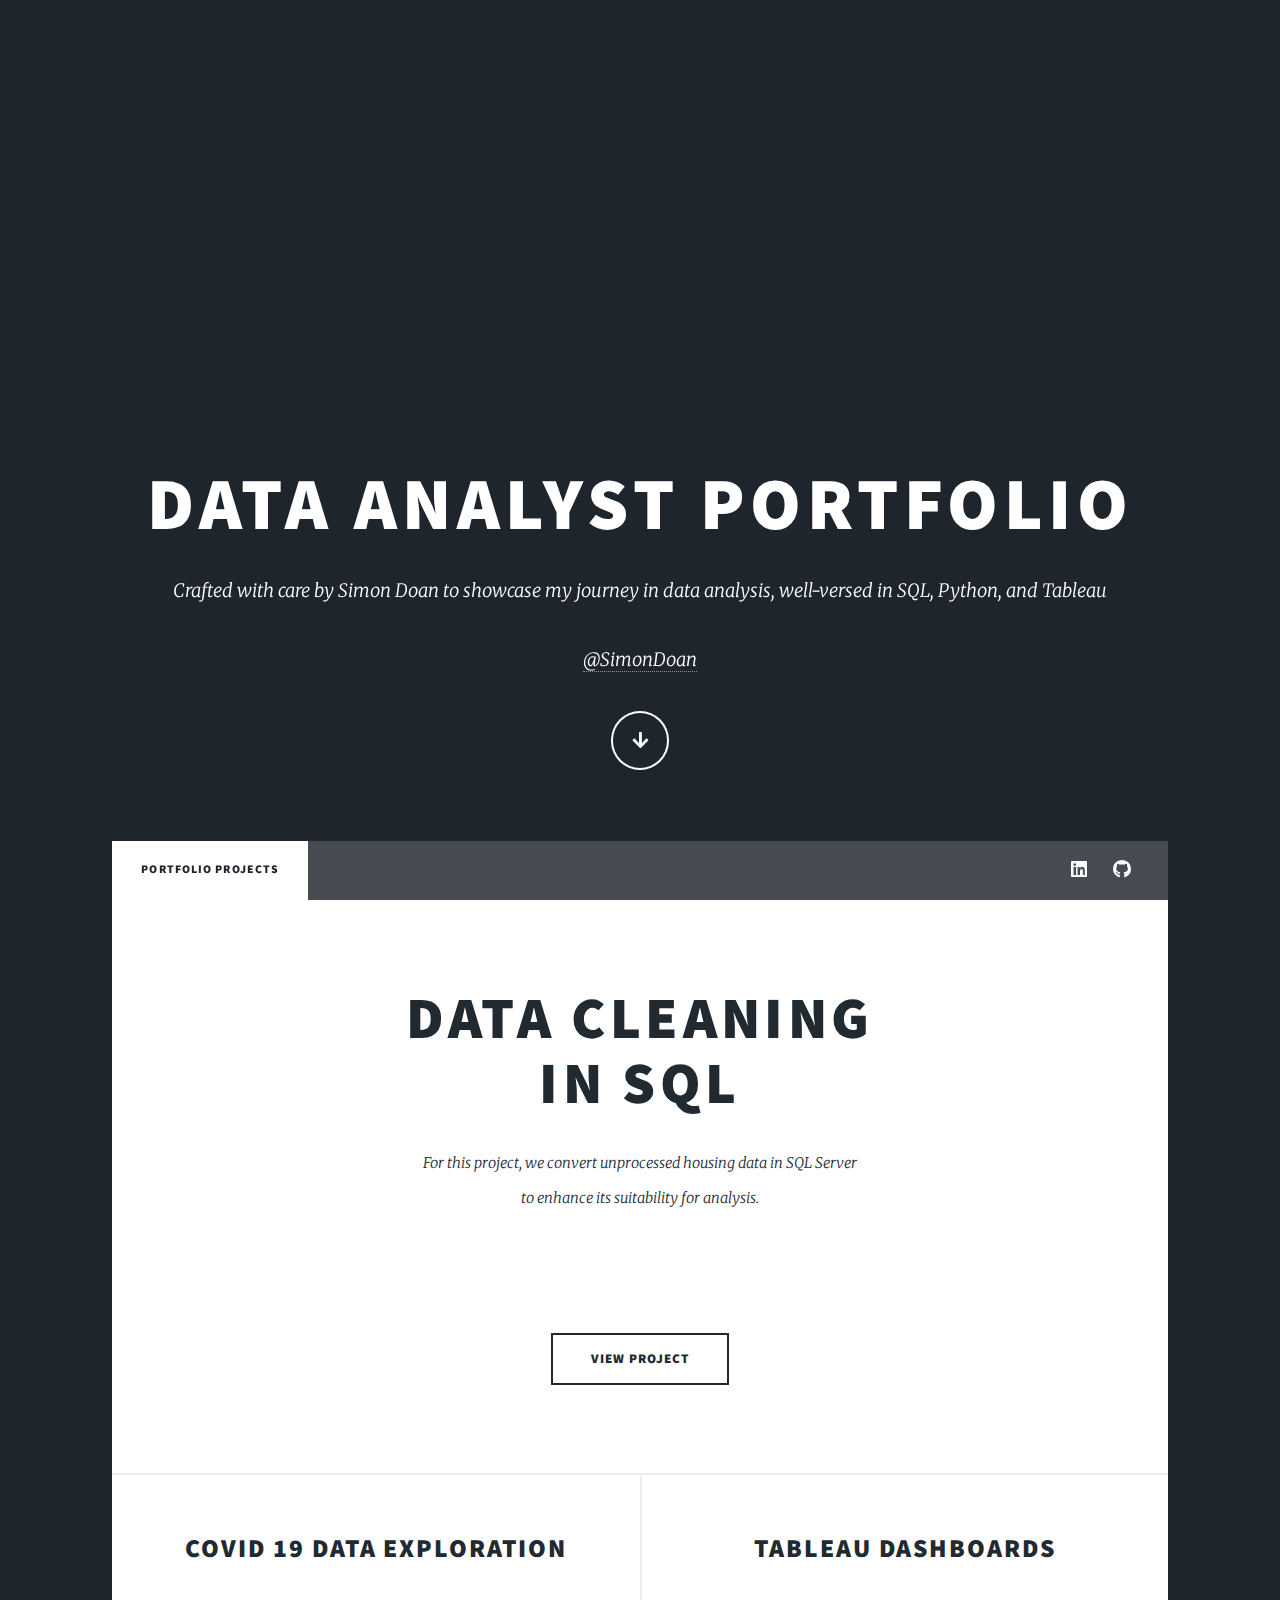
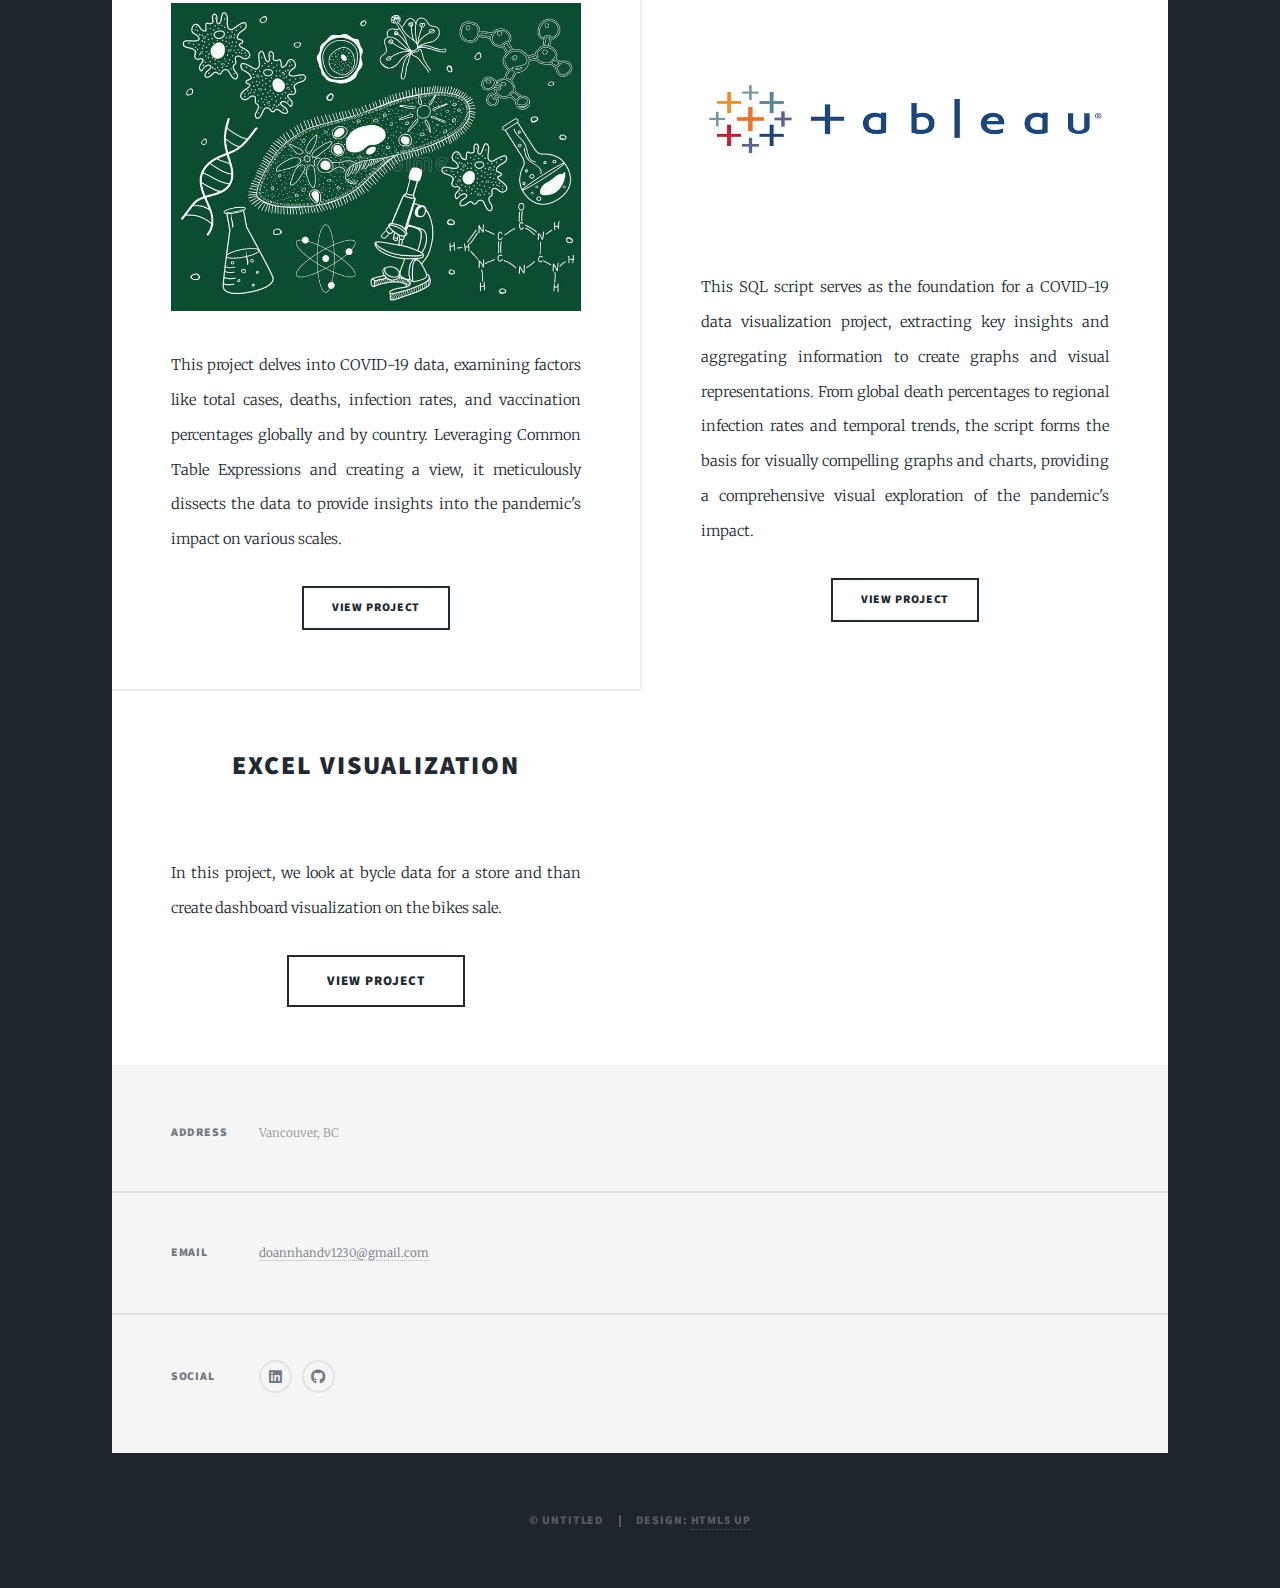
==== commit 0dc049a6: "Update index.html" ====
--- a/index.html
+++ b/index.html
@@ -80,6 +80,19 @@
 										<li><a href="https://public.tableau.com/app/profile/simon.doan/viz/PortfolioProject_16971719845730/Dashboard1" class="button" target="_blank">View Project</a></li>
 									</ul>
 								</article>
+
+								<!-- New Article for Excel Download -->
+								<article>
+									<header>
+										<h2><a href="Bycle Buyer.xlsx" download="BycleData.xlsx">Excel visualization</a></h2>
+									</header>
+									<a href="Bycle Buyer.xlsx"class="image fit"><img src="images/bike.jpg" alt="" /></a>
+									<p>In this project, we look at bycle data for a store and than create dashboard visualization on the bikes sale.</p>
+									<ul class="actions special">
+										<li><a href="Bycle Buyer.xlsx" download="BycleData.xlsx" class="button large">View Project</a></li>
+									</ul>
+								</article>
+
 							</section>
 					</div>
 
@@ -122,4 +135,4 @@
 			<script src="assets/js/main.js"></script>
 
 	</body>
-</html> +</html> 
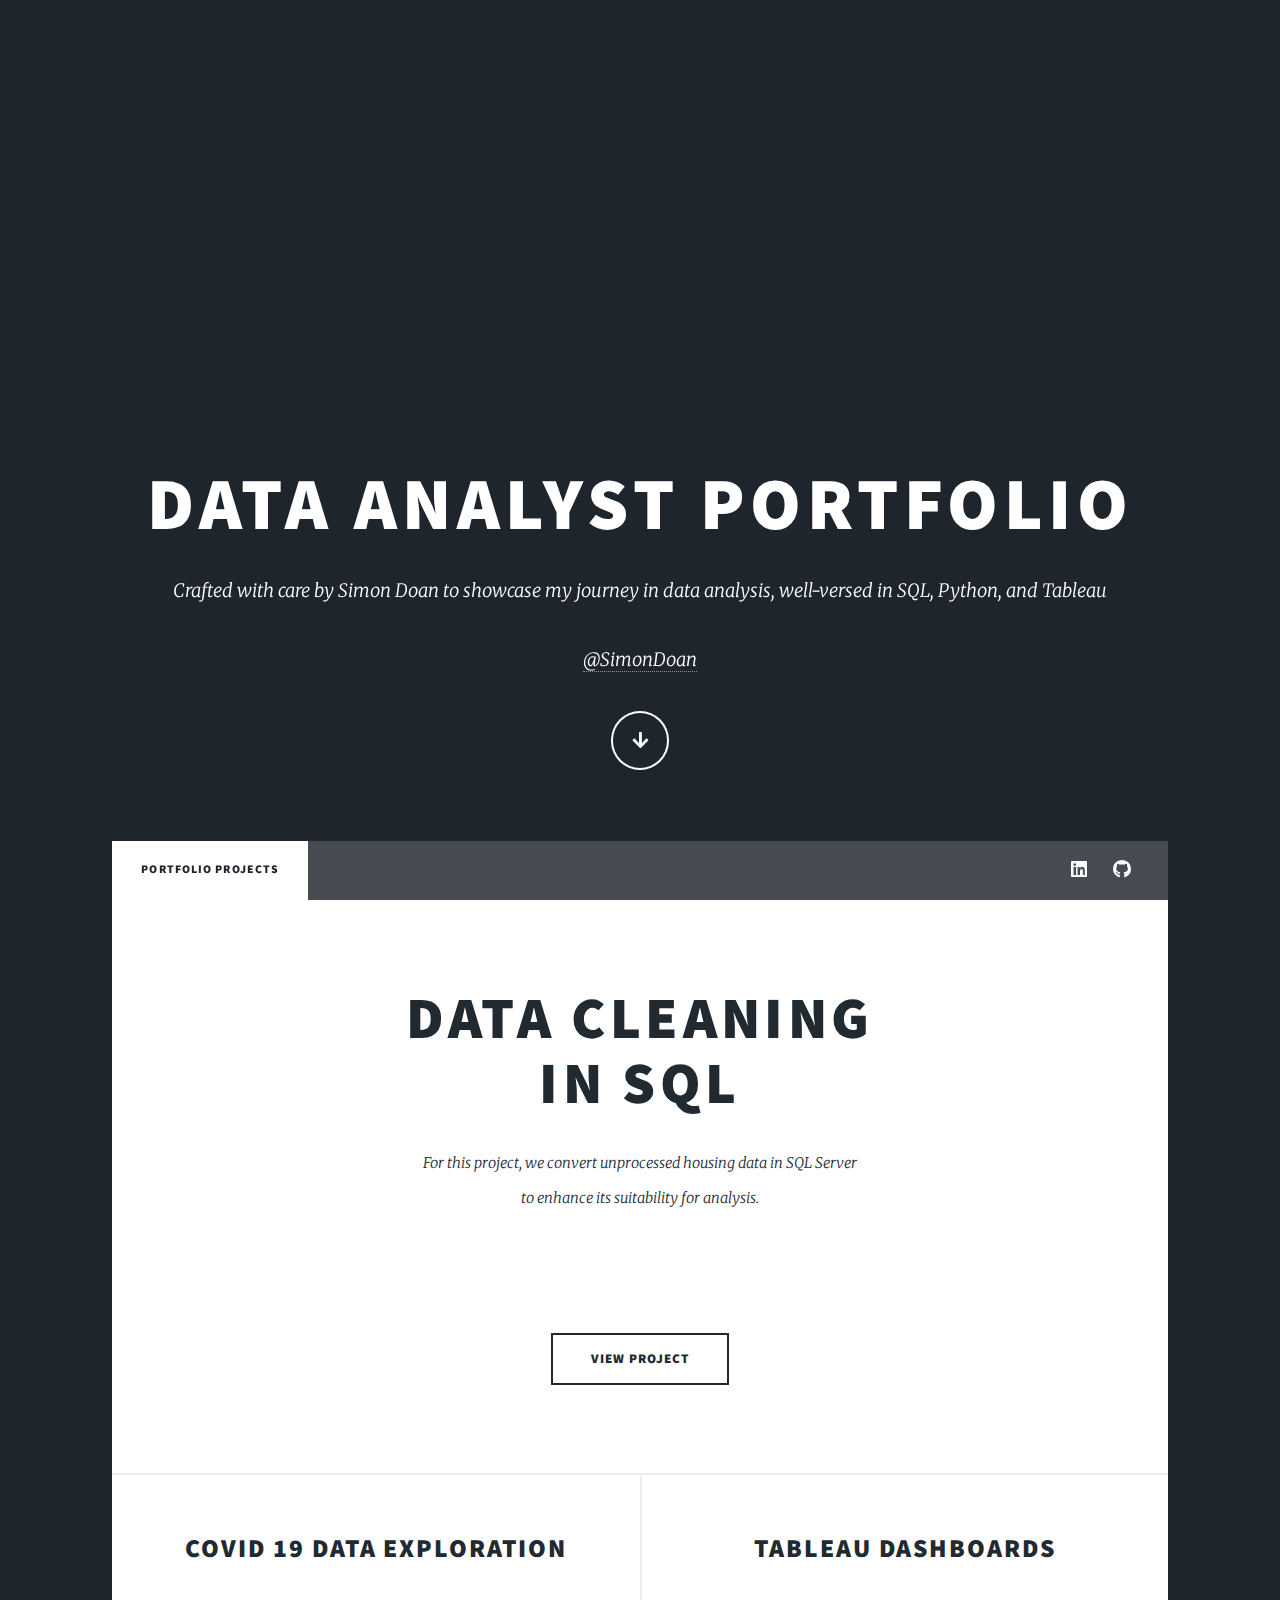
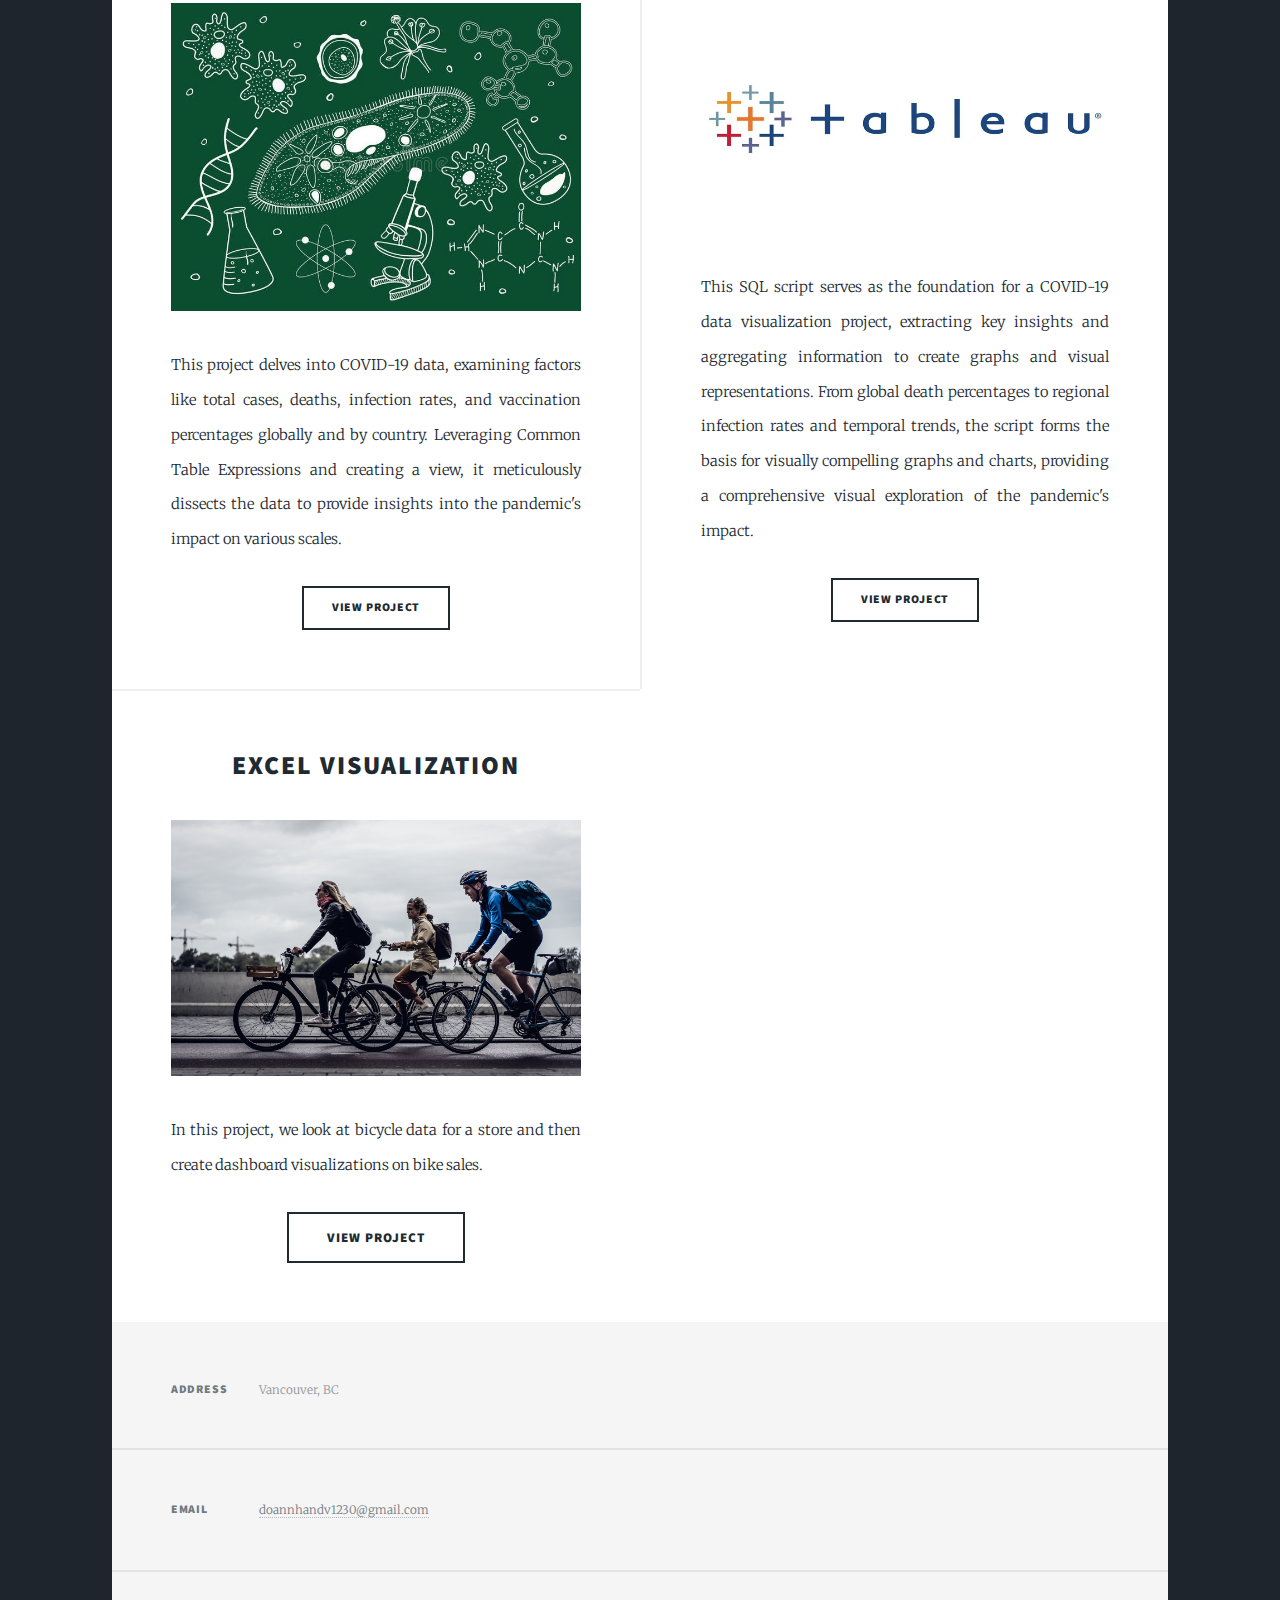
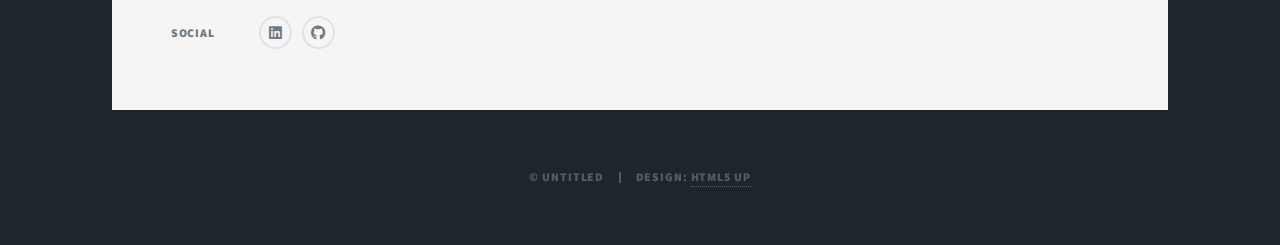
==== commit 4e468191: "Add files via upload" ====
--- a/index.html
+++ b/index.html
@@ -87,7 +87,7 @@
 										<h2><a href="Bycle Buyer.xlsx" download="BycleData.xlsx">Excel visualization</a></h2>
 									</header>
 									<a href="Bycle Buyer.xlsx"class="image fit"><img src="images/bike.jpg" alt="" /></a>
-									<p>In this project, we look at bycle data for a store and than create dashboard visualization on the bikes sale.</p>
+									<p>In this project, we look at bicycle data for a store and then create dashboard visualizations on bike sales.</p>
 									<ul class="actions special">
 										<li><a href="Bycle Buyer.xlsx" download="BycleData.xlsx" class="button large">View Project</a></li>
 									</ul>
@@ -135,4 +135,4 @@
 			<script src="assets/js/main.js"></script>
 
 	</body>
-</html> 
+</html> 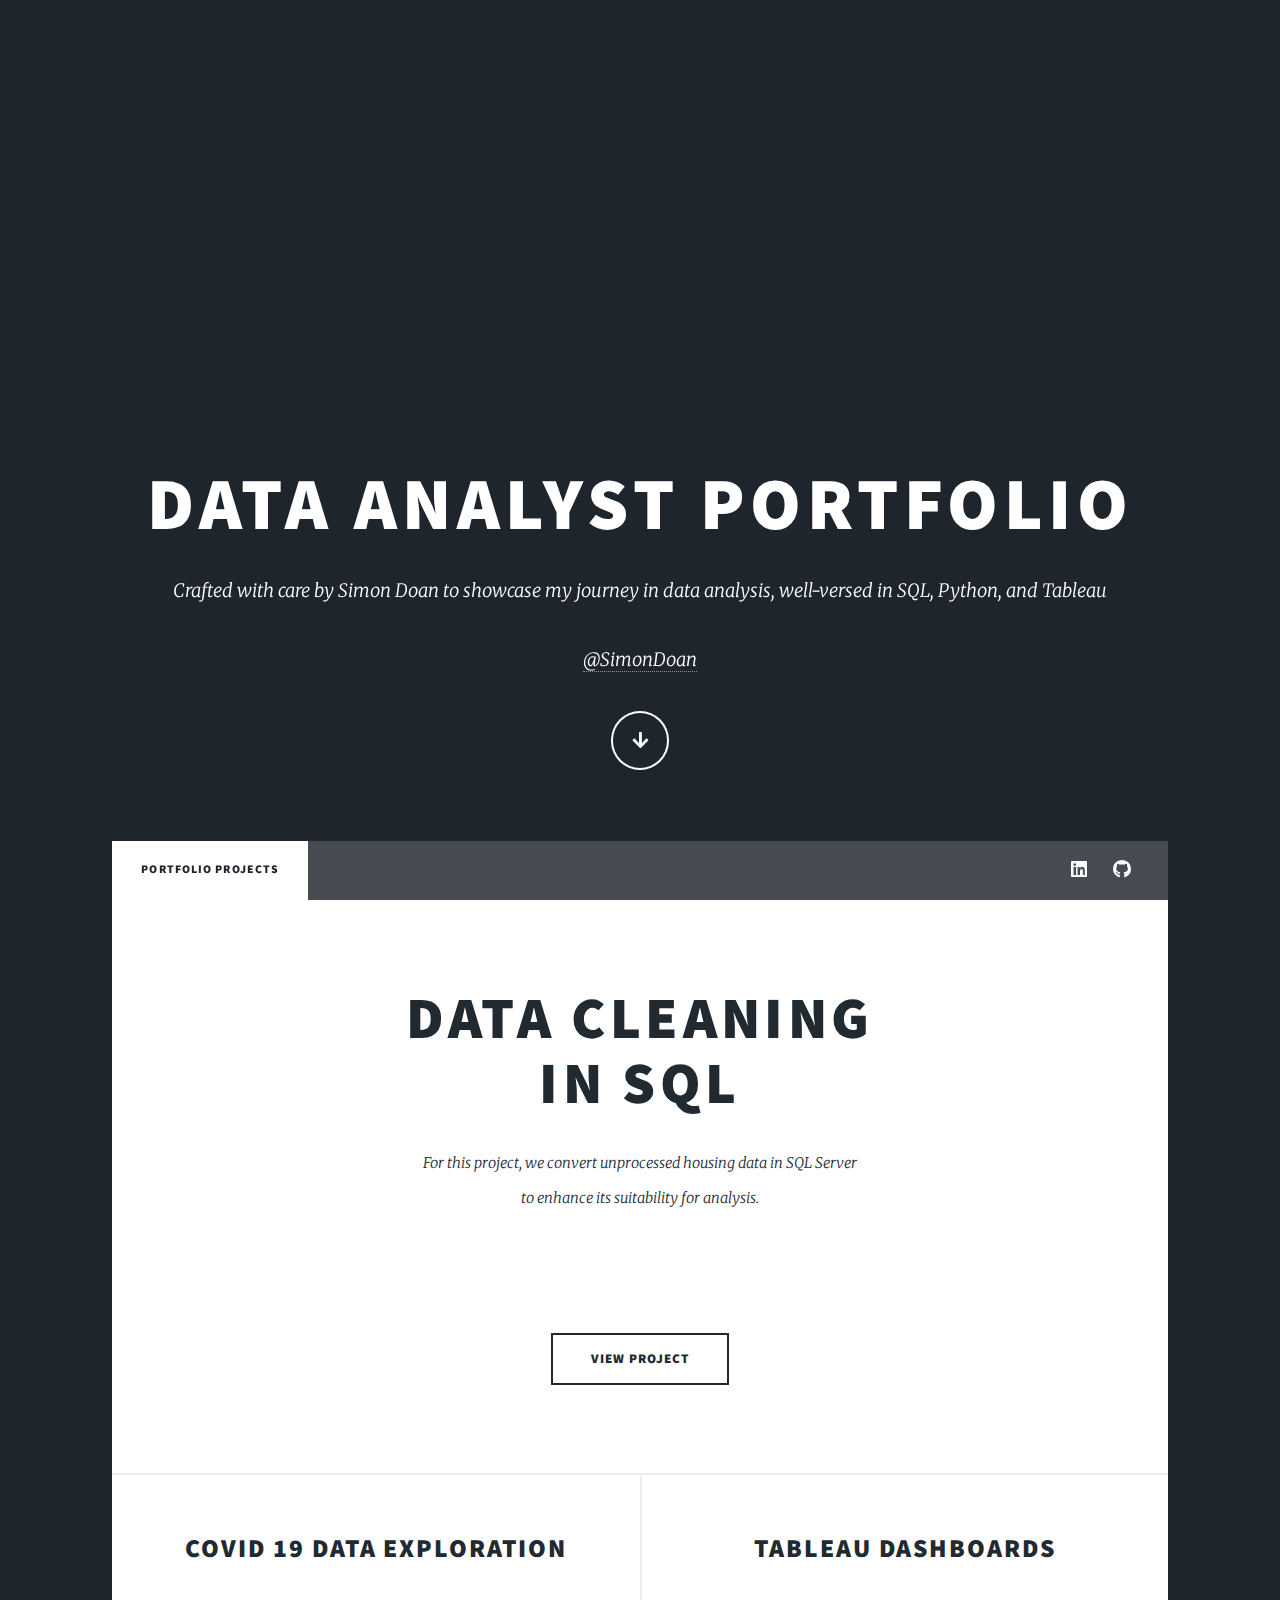
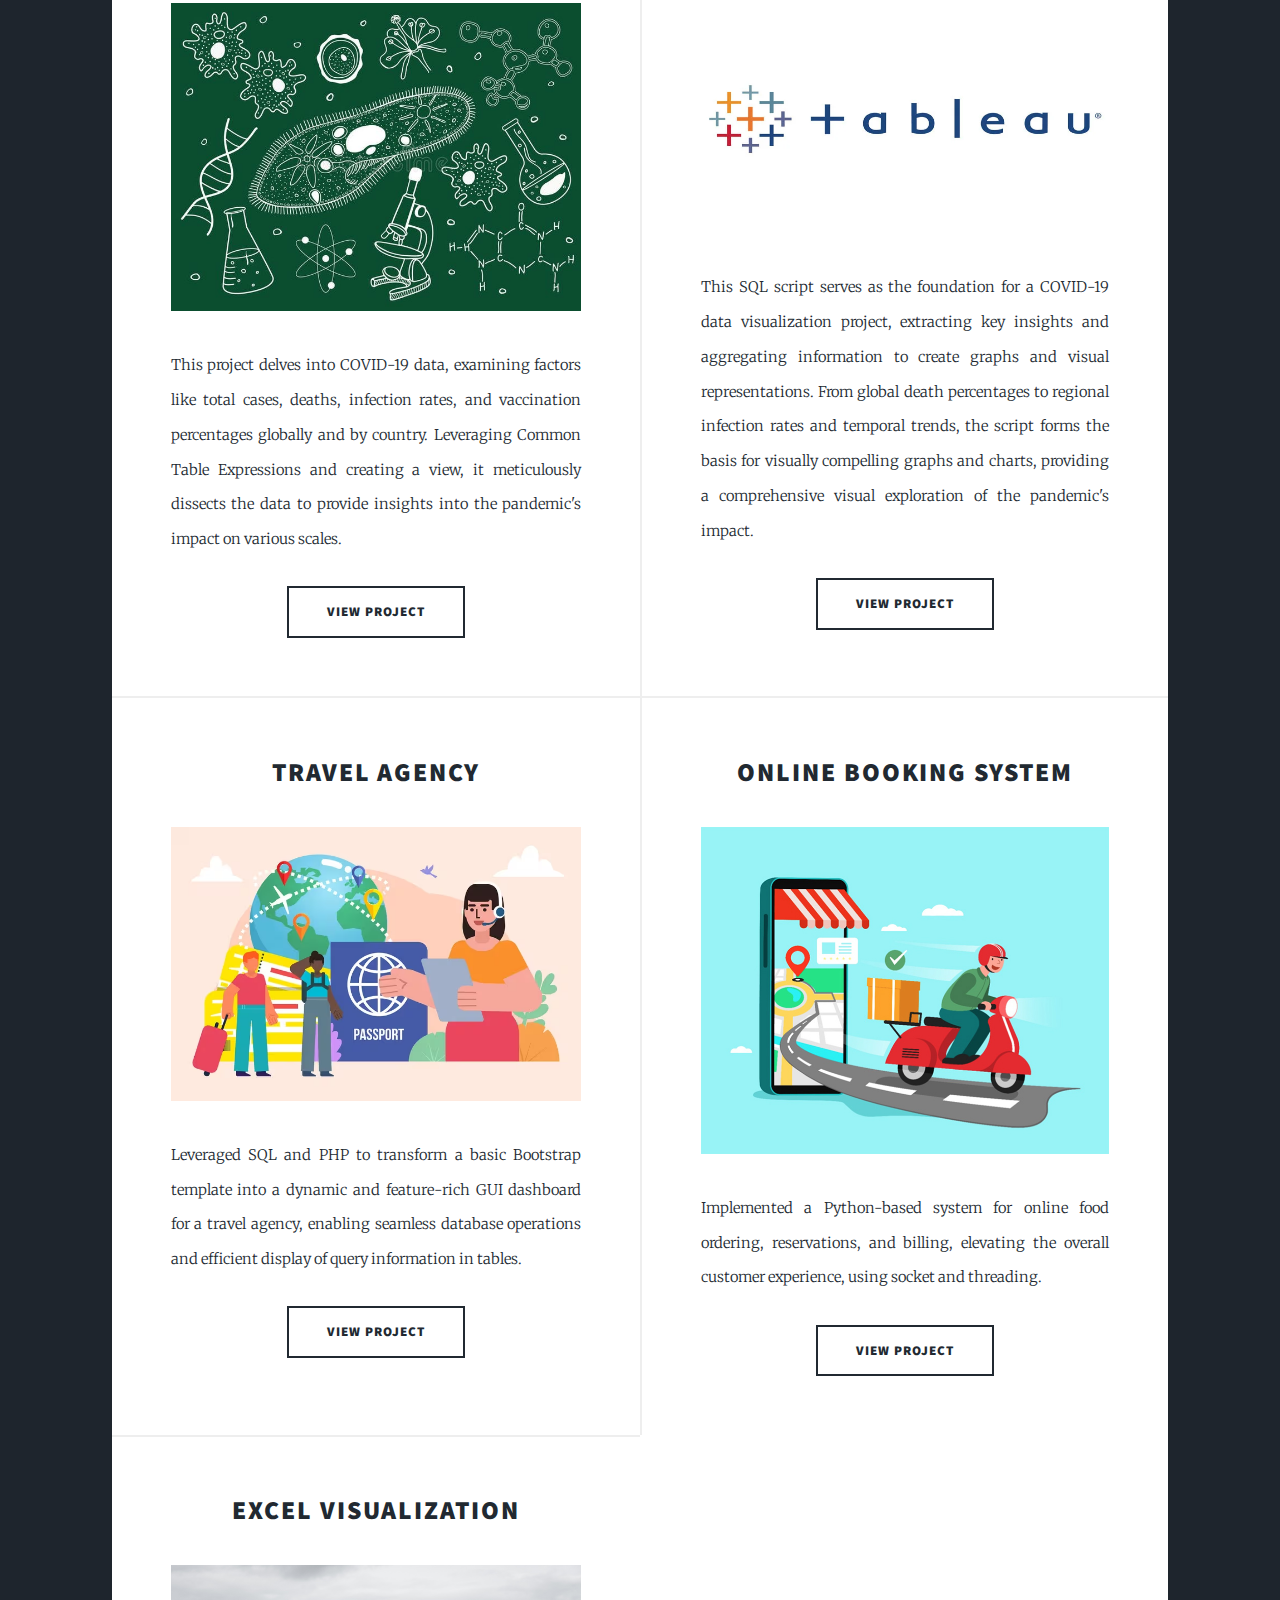
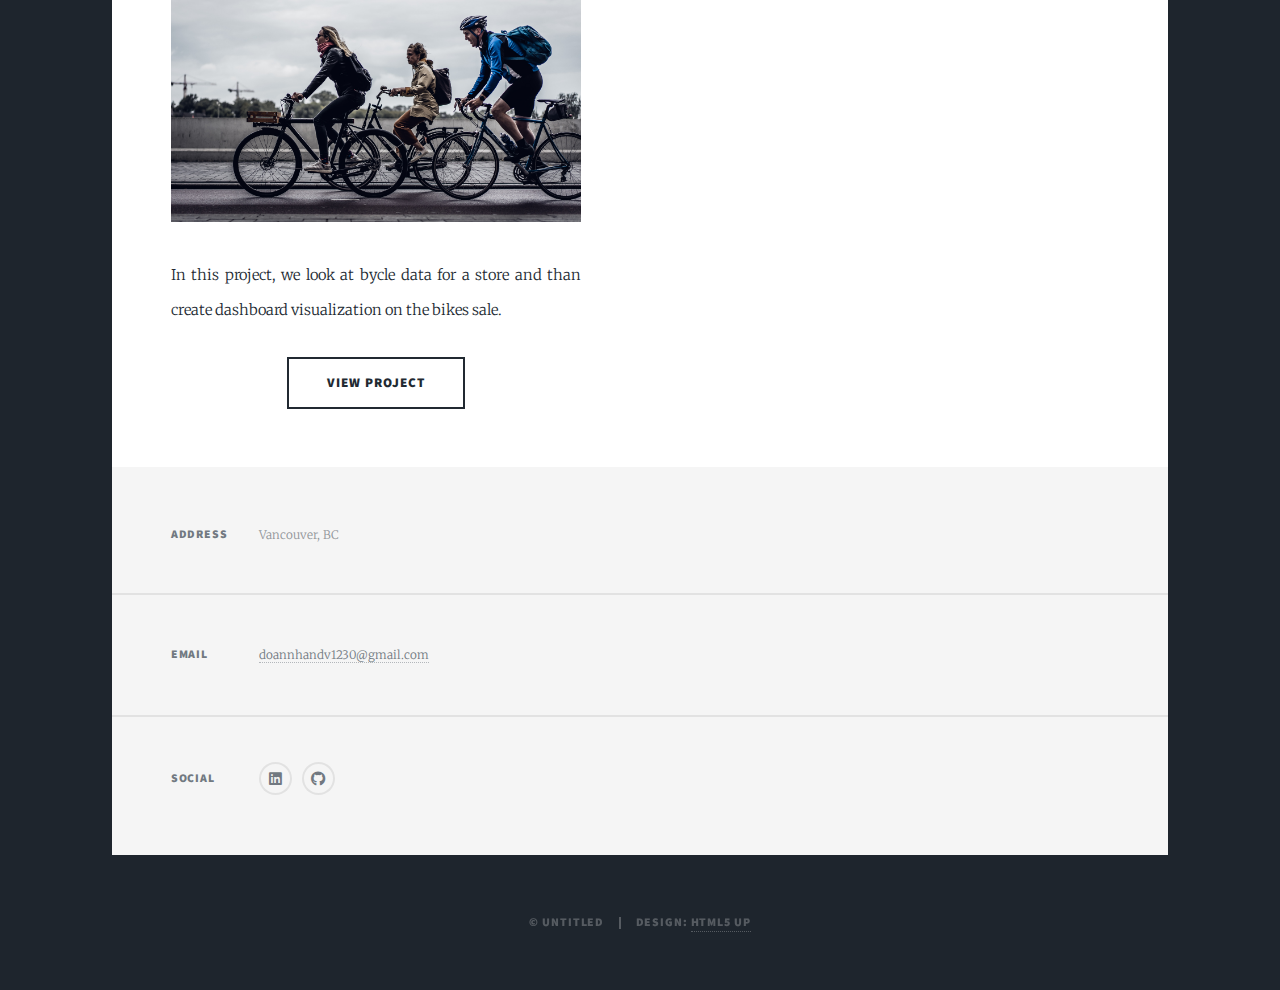
==== commit 1ef48aa3: "Update index.html" ====
--- a/index.html
+++ b/index.html
@@ -46,12 +46,12 @@
 						<article class="post featured">
 							<header class="major">
 								<h2><a href="https://github.com/sdoan17/PortfolioProjects/blob/main/NashvilleHousing%20(Cleaning%20Data).sql" target="_blank">DATA CLEANING<br />
-								IN SQL</a></h2>
+										IN SQL</a></h2>
 								<p>For this project, we convert unprocessed housing data in SQL Server <br />
-								 to enhance its suitability for analysis.<br />
-							    </p>
+									to enhance its suitability for analysis.<br />
+								</p>
 							</header>
-							<a href="https://github.com/sdoan17/PortfolioProjects/blob/main/NashvilleHousing%20(Cleaning%20Data).sql" class="image main"><img src="images/houses.jpg" alt="" /></a>
+							<a class="image main"><img src="images/houses.jpg" alt="" /></a>
 							<ul class="actions special">
 								<li><a href="https://github.com/sdoan17/PortfolioProjects/blob/main/NashvilleHousing%20(Cleaning%20Data).sql" class="button large" target="_blank">View Project</a></li>
 							</ul>
@@ -64,35 +64,57 @@
 									<header>
 										<h2><a href="https://github.com/sdoan17/PortfolioProjects/blob/main/Covid%20Exploration.sql" target="_blank">COVID 19 DATA EXPLORATION<br /></a></h2>
 									</header>
-									<a href="https://github.com/sdoan17/PortfolioProjects/blob/main/Covid%20Exploration.sql" class="image fit"><img src="images/covid.JPG" alt="" /></a>
+									<a class="image fit"><img src="images/covid.JPG" alt="" /></a>
 									<p>This project delves into COVID-19 data, examining factors like total cases, deaths, infection rates, and vaccination percentages globally and by country. Leveraging Common Table Expressions and creating a view, it meticulously dissects the data to provide insights into the pandemic's impact on various scales.</p>
 									<ul class="actions special">
-										<li><a href="https://github.com/sdoan17/PortfolioProjects/blob/main/Covid%20Exploration.sql" class="button" target="_blank">View Project</a></li>
+										<li><a href="https://github.com/sdoan17/PortfolioProjects/blob/main/Covid%20Exploration.sql" class="button large" target="_blank">View Project</a></li>
 									</ul>
 								</article>
 								<article>
 									<header>
 										<h2><a href="https://public.tableau.com/app/profile/simon.doan/viz/PortfolioProject_16971719845730/Dashboard1" target="_blank">TABLEAU DASHBOARDS<br /></a></h2>
 									</header>
-									<a href="https://public.tableau.com/app/profile/simon.doan/viz/PortfolioProject_16971719845730/Dashboard1" class="image fit"><img src="images/tableau.jpg" alt="" /></a>
+									<a class="image fit"><img src="images/tableau.jpg" alt="" /></a>
 									<p>This SQL script serves as the foundation for a COVID-19 data visualization project, extracting key insights and aggregating information to create graphs and visual representations. From global death percentages to regional infection rates and temporal trends, the script forms the basis for visually compelling graphs and charts, providing a comprehensive visual exploration of the pandemic's impact.</p>
 									<ul class="actions special">
-										<li><a href="https://public.tableau.com/app/profile/simon.doan/viz/PortfolioProject_16971719845730/Dashboard1" class="button" target="_blank">View Project</a></li>
+										<li><a href="https://public.tableau.com/app/profile/simon.doan/viz/PortfolioProject_16971719845730/Dashboard1" class="button large" target="_blank">View Project</a></li>
 									</ul>
 								</article>
 
-								<!-- New Article for Excel Download -->
+								<article>
+									<header>
+										<h2><a href="https://github.com/sdoan17/PortfolioProjects/tree/main/Travel%20Agency" target="_blank">TRAVEL AGENCY<br /></a></h2>
+									</header>
+									<a class="image fit"><img src="images/travel.jpg" alt="" /></a>
+									<p>Leveraged SQL and PHP to transform a basic Bootstrap template into a dynamic and feature-rich GUI dashboard for a travel agency, enabling seamless database operations and efficient display of query information in tables.</p>
+									<ul class="actions special">
+										<li><a href="https://github.com/sdoan17/PortfolioProjects/tree/main/Travel%20Agency" class="button large" target="_blank">View Project</a></li>
+									</ul>
+								</article>
+
+								<article>
+									<header>
+										<h2><a href="https://github.com/sdoan17/PortfolioProjects/tree/main/Restaurant%20Online%20Booking%20System" target="_blank">Online Booking System<br /></a></h2>
+									</header>
+									<a class="image fit"><img src="images/restaurant.jpg" alt="" /></a>
+									<p>Implemented a Python-based system for online food ordering, reservations, and billing, elevating the overall customer experience, using socket and threading.</p>
+									<ul class="actions special">
+										<li><a href="https://github.com/sdoan17/PortfolioProjects/tree/main/Restaurant%20Online%20Booking%20System" class="button large" target="_blank">View Project</a></li>
+									</ul>
+								</article>
+
 								<article>
 									<header>
 										<h2><a href="Bycle Buyer.xlsx" download="BycleData.xlsx">Excel visualization</a></h2>
 									</header>
 									<a href="Bycle Buyer.xlsx"class="image fit"><img src="images/bike.jpg" alt="" /></a>
-									<p>In this project, we look at bicycle data for a store and then create dashboard visualizations on bike sales.</p>
+									<p>In this project, we look at bycle data for a store and than create dashboard visualization on the bikes sale.</p>
 									<ul class="actions special">
 										<li><a href="Bycle Buyer.xlsx" download="BycleData.xlsx" class="button large">View Project</a></li>
 									</ul>
 								</article>
 
+					
 							</section>
 					</div>
 
@@ -135,4 +157,4 @@
 			<script src="assets/js/main.js"></script>
 
 	</body>
-</html> +</html> 
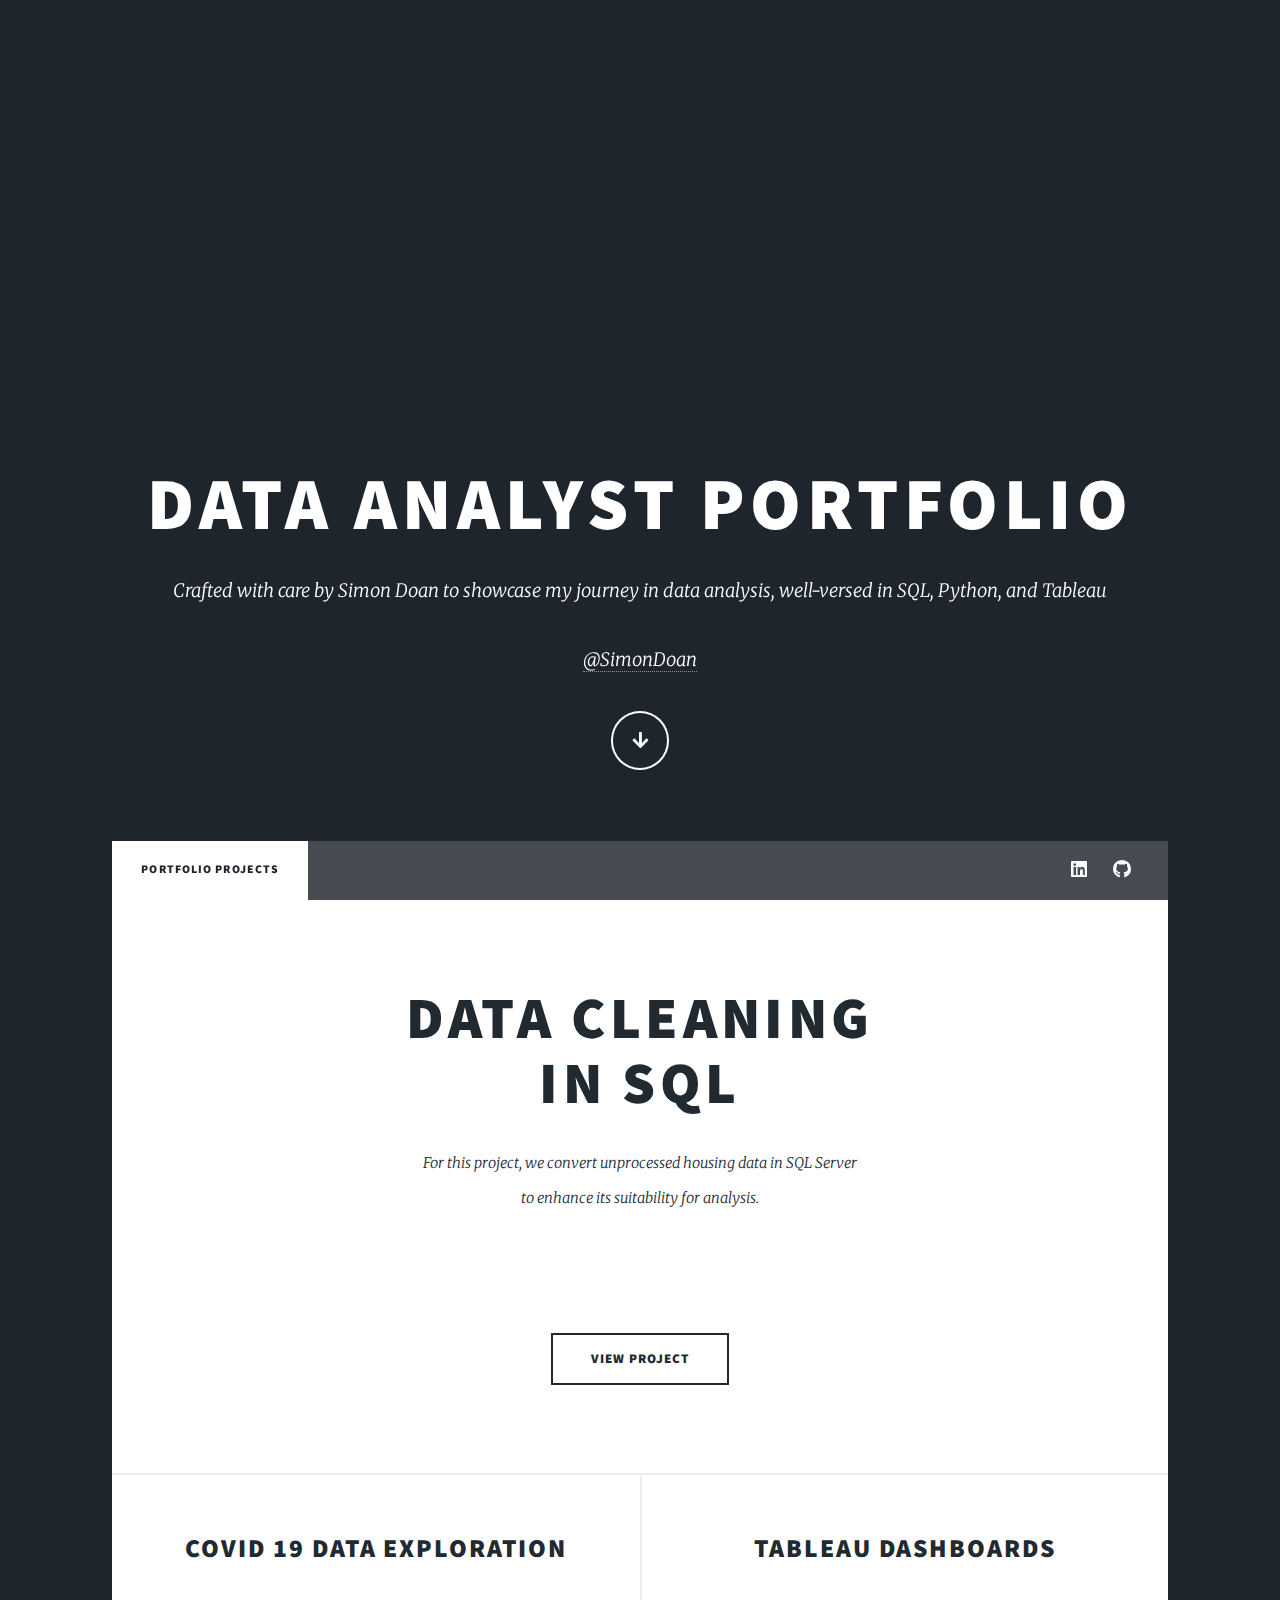
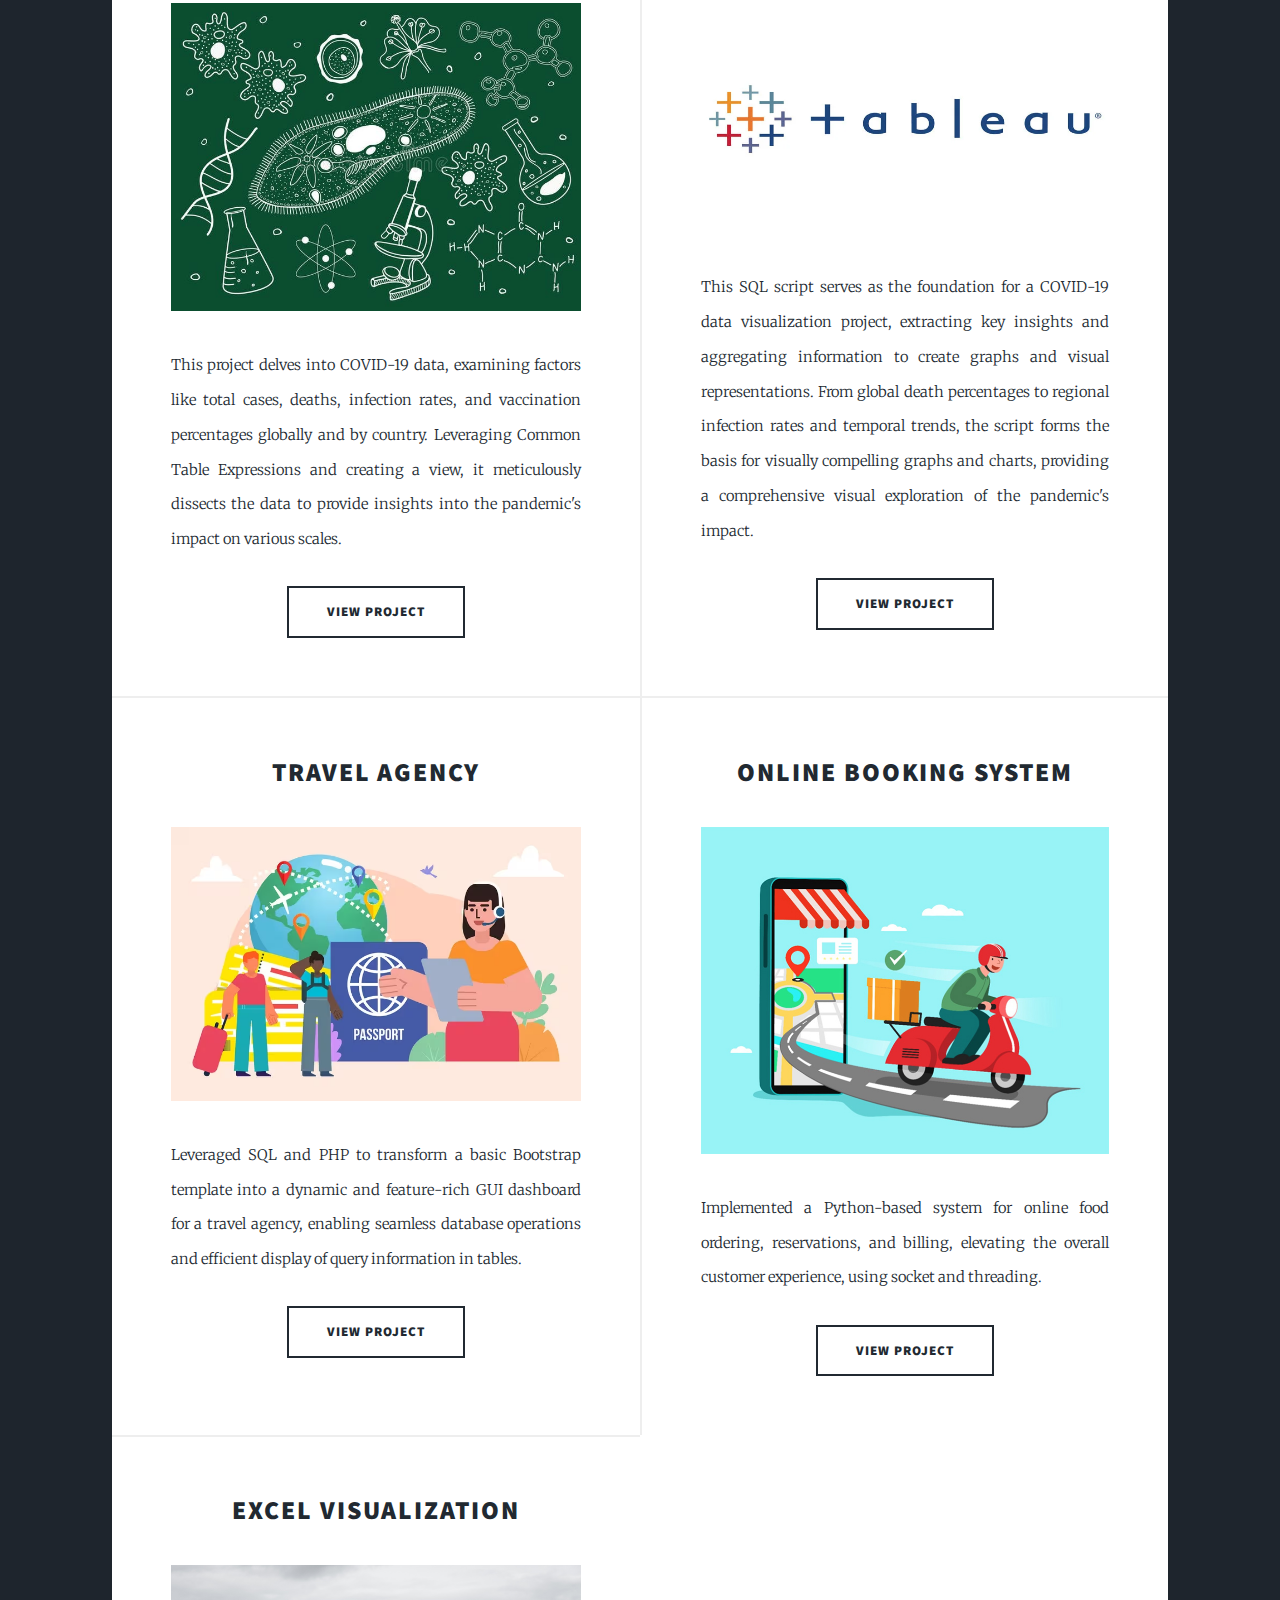
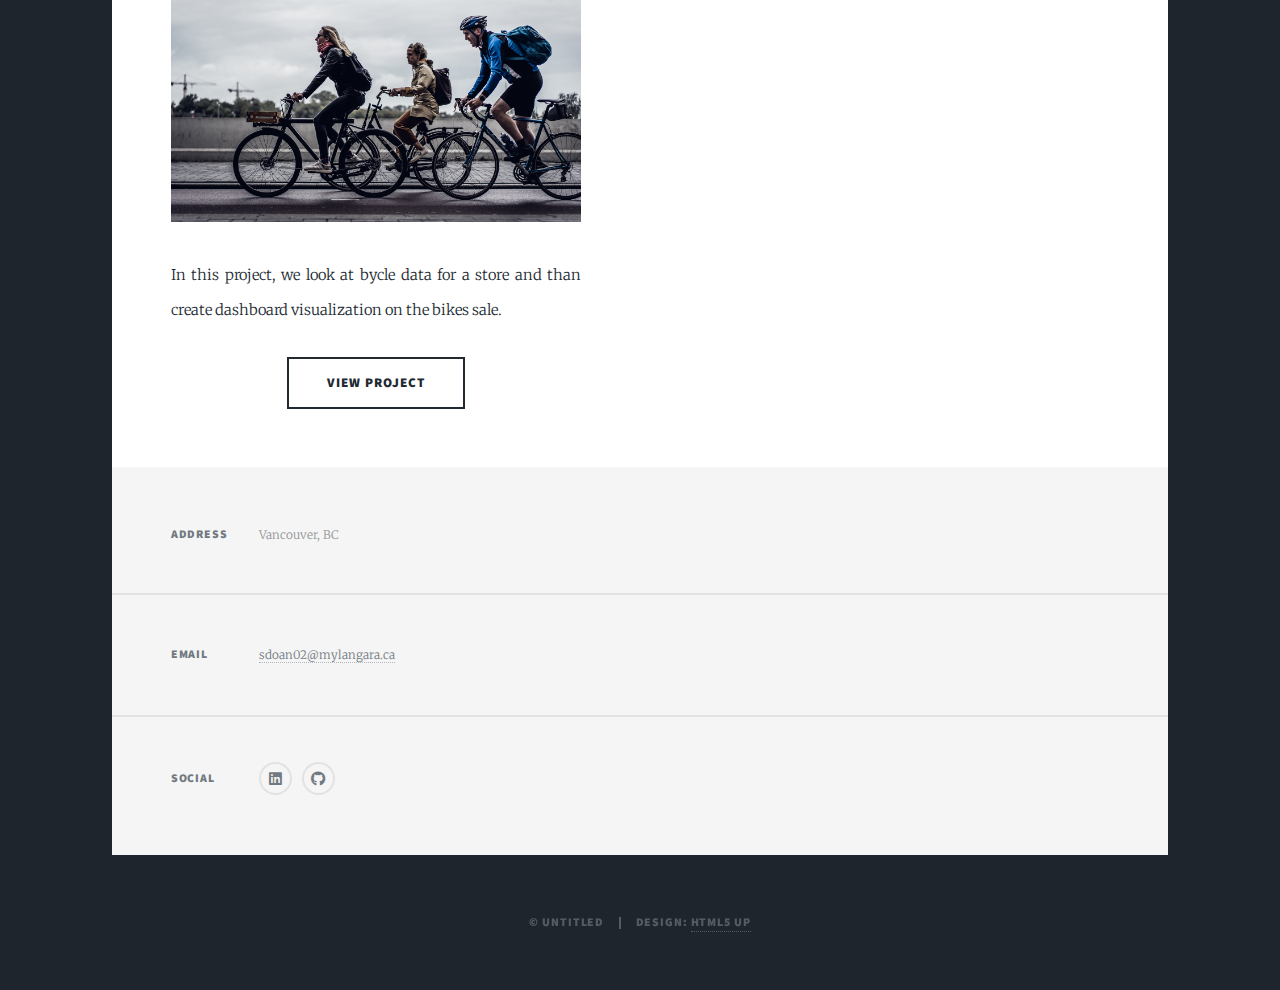
==== commit 60b24643: "Update index.html" ====
--- a/index.html
+++ b/index.html
@@ -128,7 +128,7 @@
 							</section>
 							<section>
 								<h3>Email</h3>
-								<p><a>doannhandv1230@gmail.com</a></p>
+								<p><a>sdoan02@mylangara.ca</a></p>
 							</section>
 							<section>
 								<h3>Social</h3>
